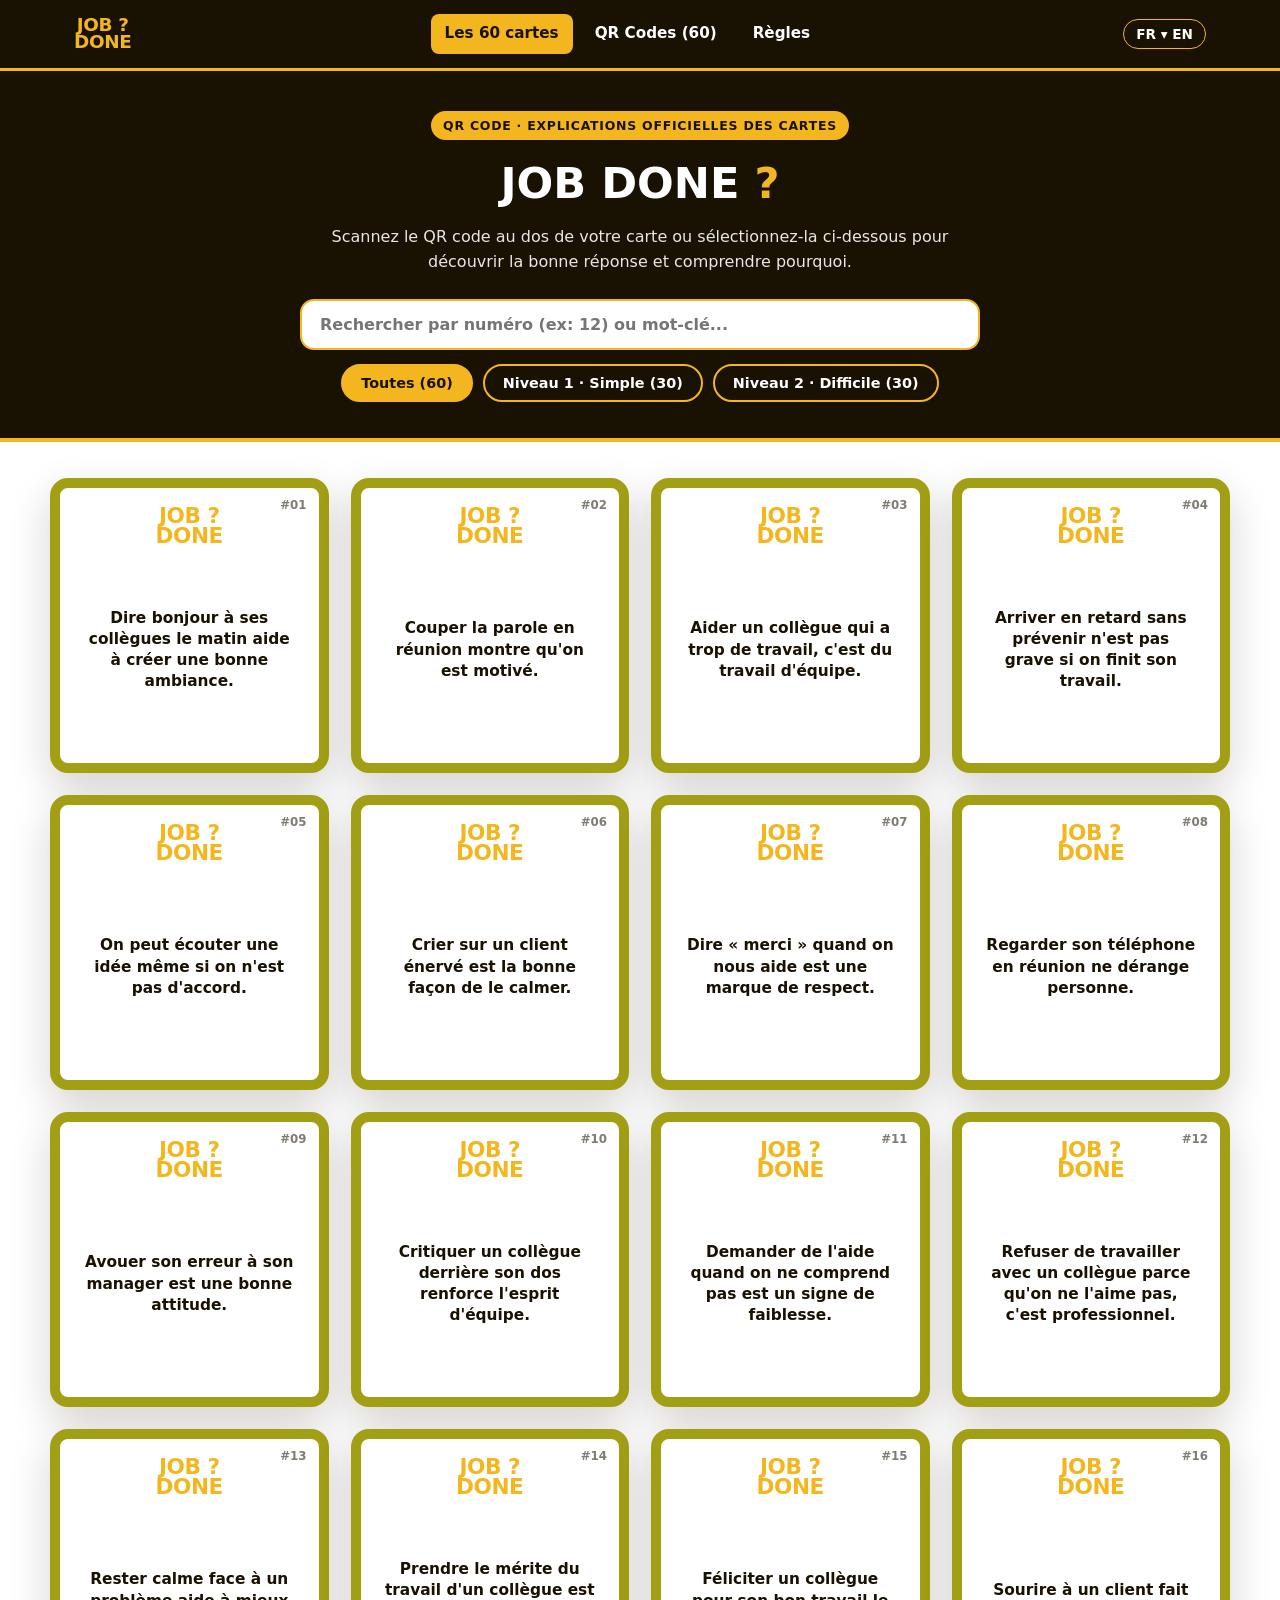
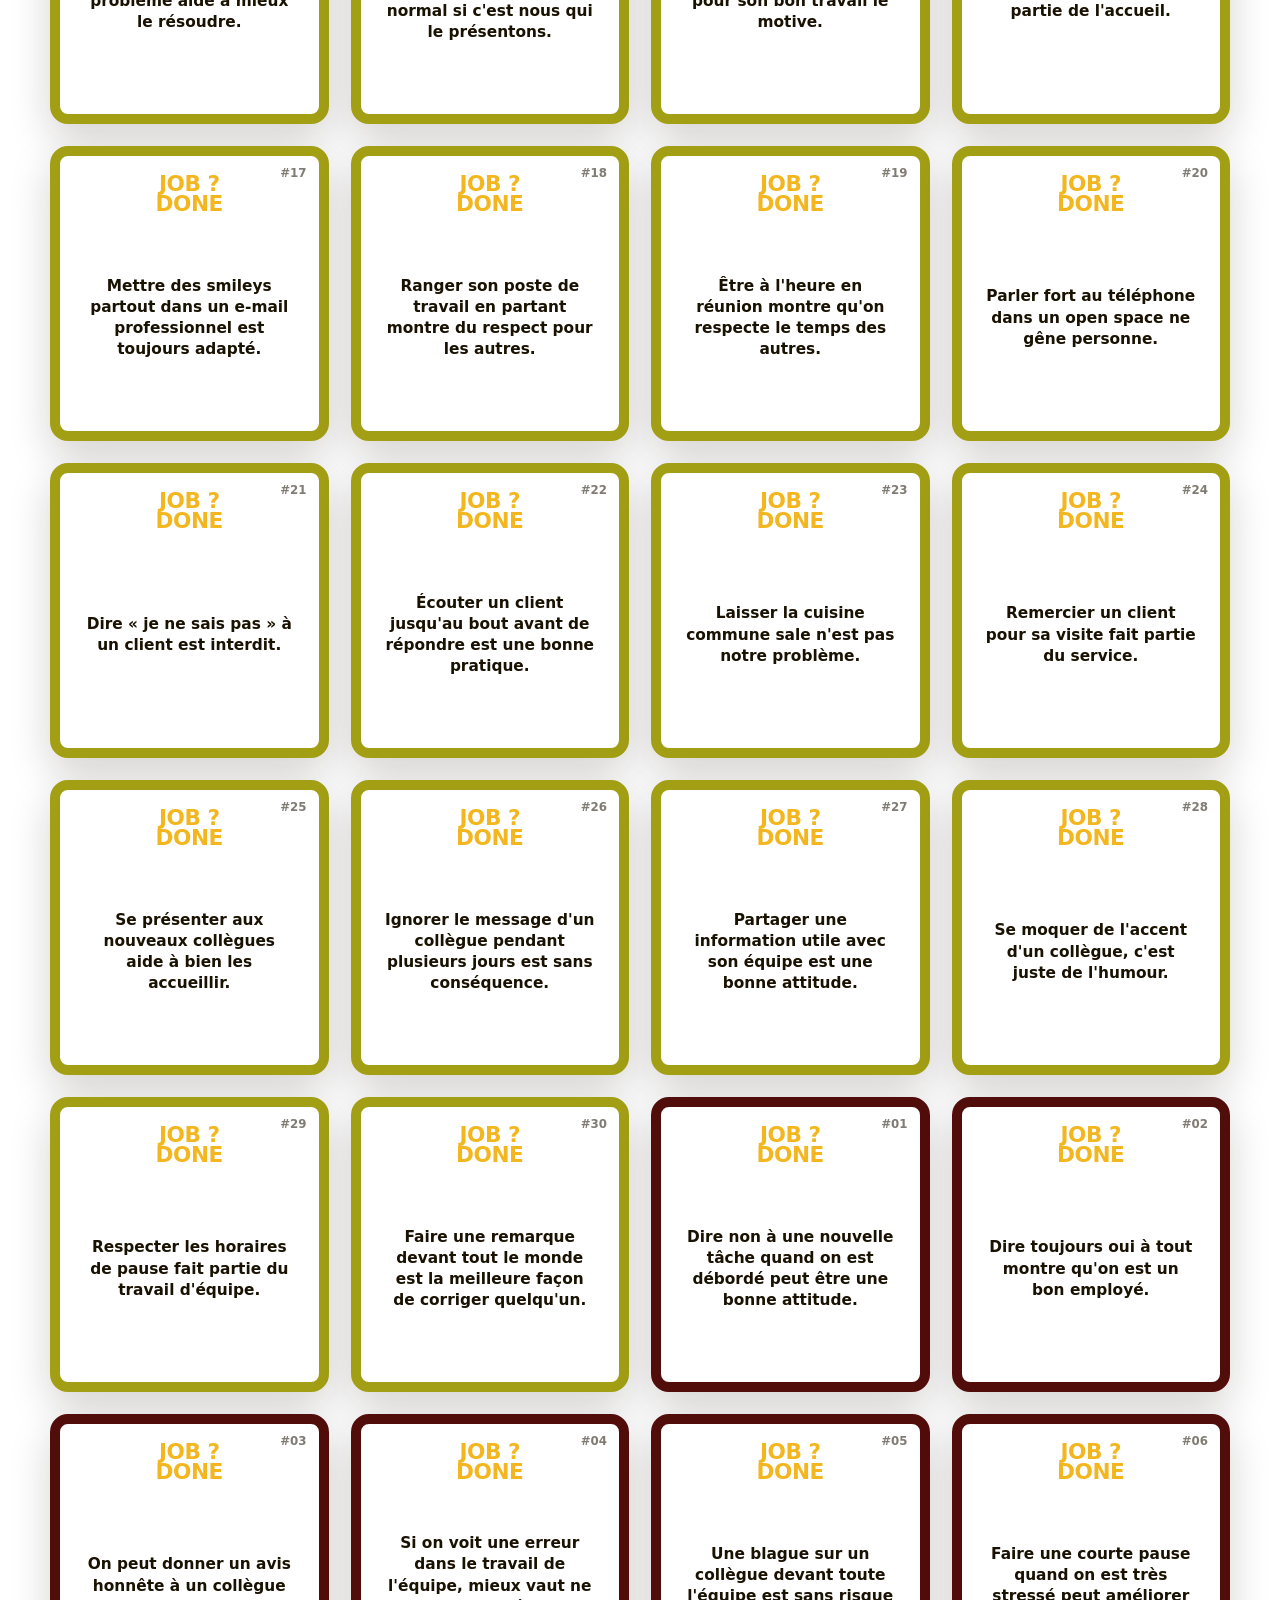
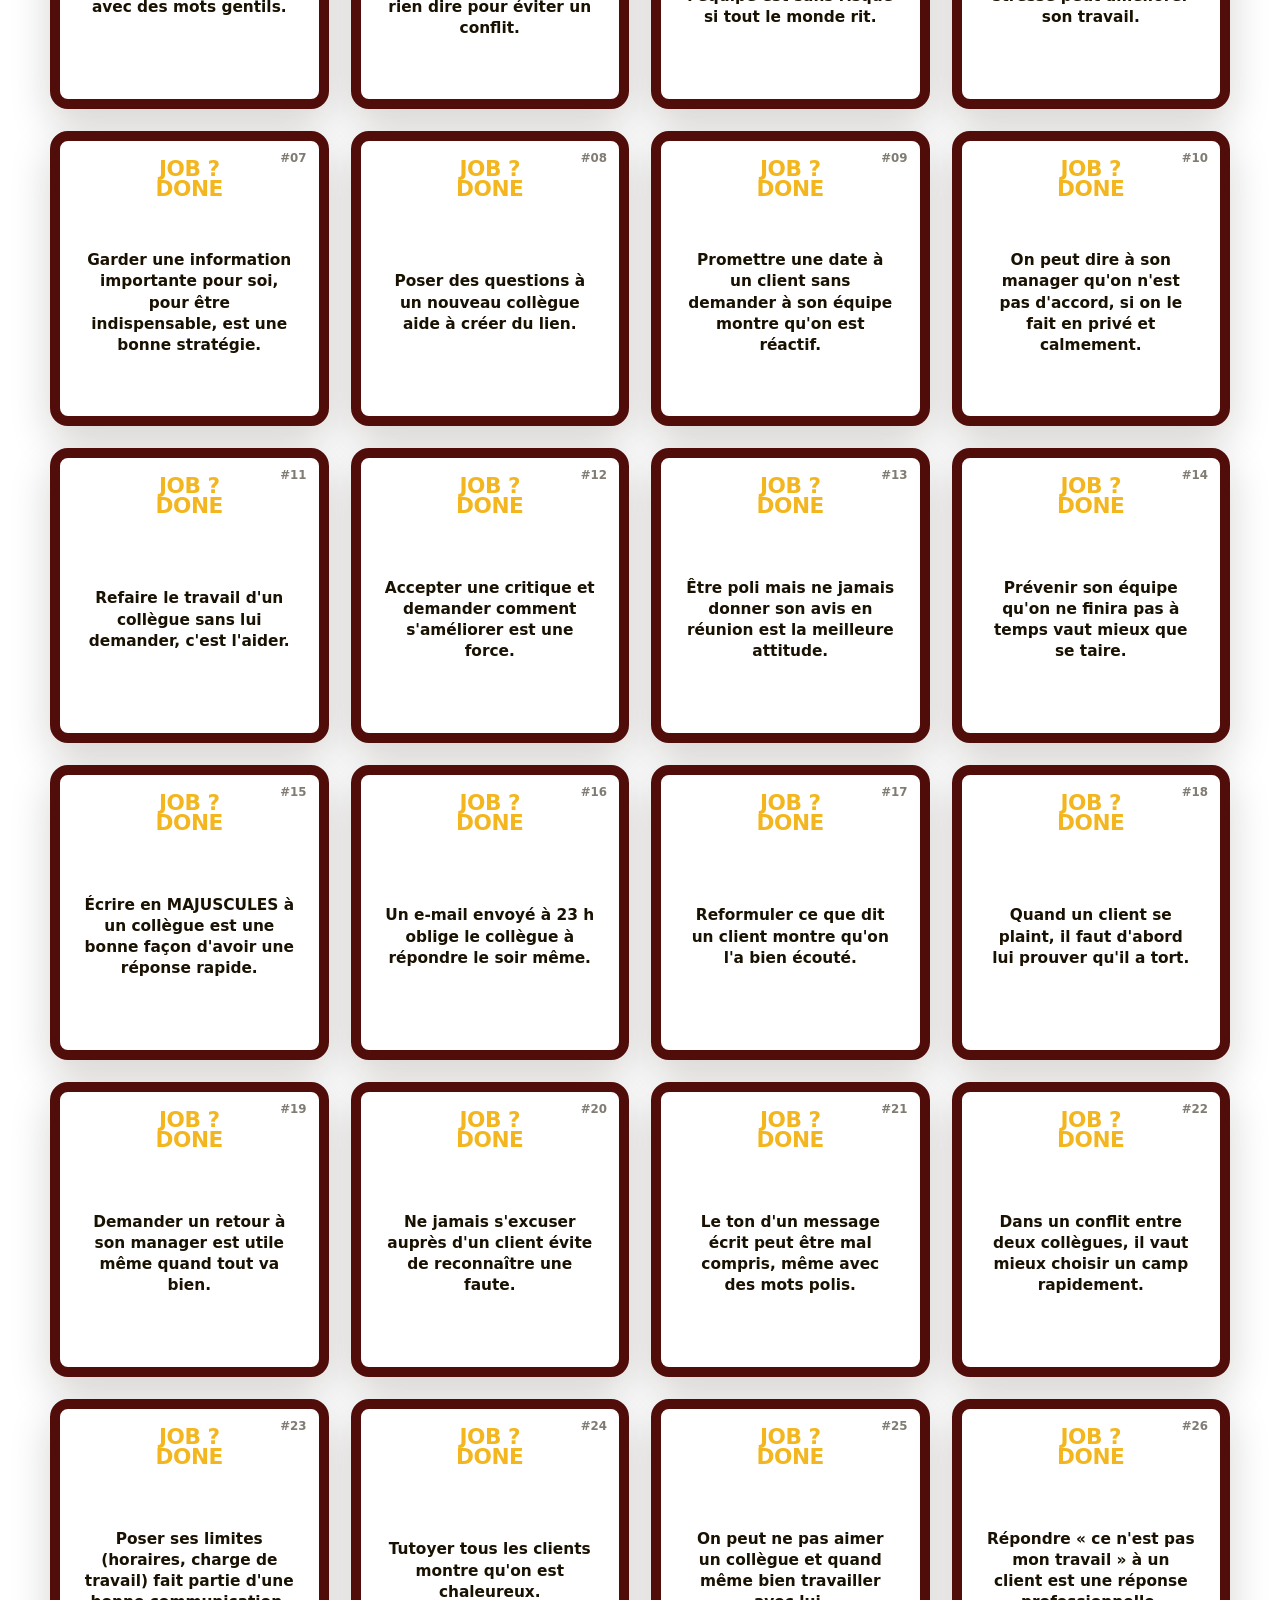
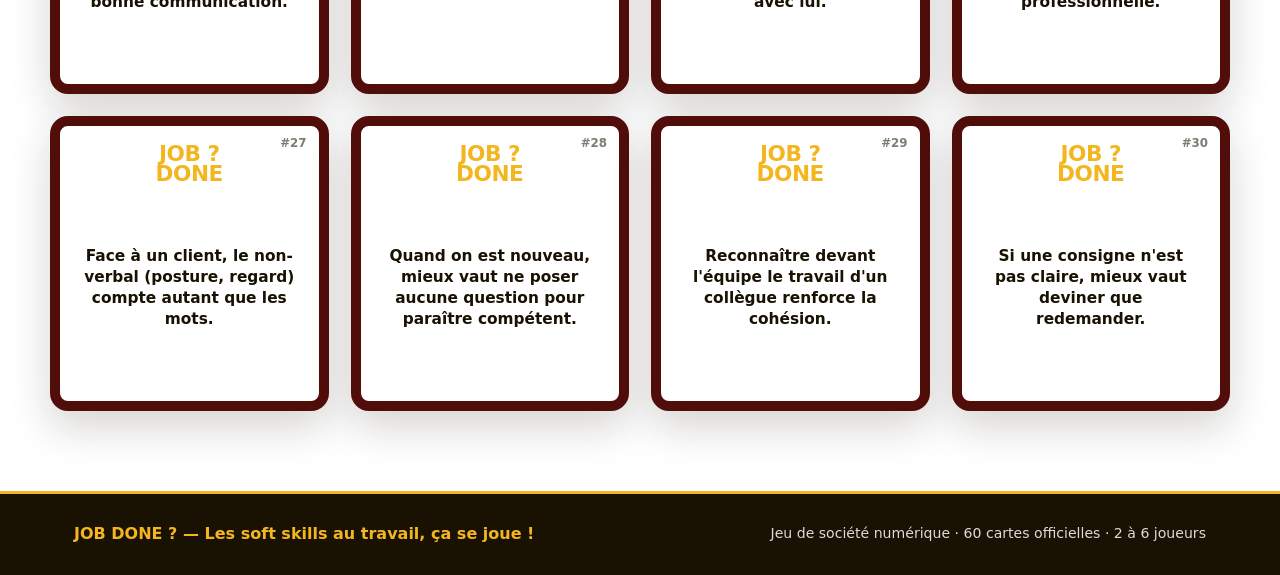
==== index.html @ 7d76b495 "Initial commit: JOB DONE ? 60 cards QR explanations & 60 QR codes generator" ====
<!DOCTYPE html>
<html lang="fr">
<head>
  <meta charset="UTF-8" />
  <meta name="viewport" content="width=device-width, initial-scale=1.0" />
  <title>JOB DONE ? — Réponses & Explications des 60 cartes</title>
  <link rel="stylesheet" href="css/style.css" />
  <link rel="stylesheet" href="css/cartes.css" />
  <link rel="stylesheet" href="css/responsive.css" />
</head>
<body>
  <!-- NAVBAR -->
  <header class="navbar">
    <div class="container navbar__inner">
      <a href="index.html" class="brand" id="brandHomeLink" aria-label="JOB DONE ?">
        <span class="brand__line">JOB ?</span>
        <span class="brand__line">DONE</span>
      </a>
      <nav class="navbar__links" aria-label="Navigation principale">
        <a href="index.html" class="nav-link is-active" id="navCardsLink">Les 60 cartes</a>
        <a href="pages/qrcodes.html" class="nav-link">QR Codes (60)</a>
        <a href="pages/regles.html" class="nav-link" data-i18n="navRules">Règles</a>
      </nav>
      <div class="navbar__actions">
        <button type="button" class="icon-pill-btn" data-lang-toggle>FR ▾ EN</button>
      </div>
    </div>
  </header>

  <main>
    <!-- =====================================================
         VIEW 1: CATALOG / LOOKUP (default when no ?id= param)
         ===================================================== -->
    <div id="catalogView">
      <section class="lookup-hero">
        <div class="container">
          <span class="badge badge--gold" id="heroBadgeText">QR CODE · EXPLICATIONS OFFICIELLES DES CARTES</span>
          <h1 class="lookup-hero__title">JOB DONE <span>?</span></h1>
          <p class="lookup-hero__sub" id="heroSubText">
            Scannez le QR code au dos de votre carte ou sélectionnez-la ci-dessous pour découvrir la bonne réponse et comprendre pourquoi.
          </p>

          <div class="lookup-controls">
            <input
              type="search"
              id="searchInput"
              class="search-input"
              placeholder="Rechercher par numéro (ex: 12) ou mot-clé..."
              aria-label="Rechercher une carte"
            />
            <div class="filter-tabs" role="tablist">
              <button type="button" class="filter-tab is-active" data-filter="all" id="tabAll">Toutes (60)</button>
              <button type="button" class="filter-tab filter-tab--simple" data-filter="simple" id="tabSimple">Niveau 1 · Simple (30)</button>
              <button type="button" class="filter-tab filter-tab--difficile" data-filter="difficile" id="tabDifficile">Niveau 2 · Difficile (30)</button>
            </div>
          </div>
        </div>
      </section>

      <section class="container catalog-section">
        <div class="catalog-grid" id="catalogGrid"></div>
        <p id="emptyResults" style="text-align:center;padding:40px 0;font-weight:700;opacity:0.7;" hidden></p>
      </section>
    </div>

    <!-- =====================================================
         VIEW 2: SINGLE CARD EXPLANATION (QR CODE TARGET VIEW)
         Opened directly via ?id=1..60 or ?carte=1..60
         ===================================================== -->
    <section class="container detail-view" id="detailView" hidden>
      <div class="detail-topbar">
        <button type="button" class="btn btn--secondary btn--sm" id="backToAllBtn">← Toutes les cartes</button>
        <div style="display:flex;gap:8px;align-items:center;flex-wrap:wrap;">
          <span class="badge" id="detailLevelBadge">NIVEAU 1 · SIMPLE</span>
          <button type="button" class="btn btn--primary btn--sm" id="copyQrLinkBtn">Copier le lien QR</button>
        </div>
      </div>

      <div class="detail-grid">
        <!-- Physical Card Representation -->
        <div class="detail-card-wrap">
          <article class="jd-card jd-card--simple detail-card anim-pop" id="detailCard">
            <div class="jd-card__logo" aria-hidden="true">
              <span class="jd-card__logo-line">JOB ?</span>
              <span class="jd-card__logo-line">DONE</span>
            </div>
            <div class="jd-card__body">
              <div class="jd-card__statement" id="detailStatement"></div>
              <div class="jd-card__sub" id="detailSubStatement"></div>
            </div>
            <div class="jd-card__footer" id="detailCardFooter">vrai.</div>
          </article>
        </div>

        <!-- Official Answer & Pedagogical Explanation -->
        <div class="detail-explanation-panel">
          <div class="answer-verdict answer-verdict--true" id="answerVerdict">
            <div>
              <div class="answer-verdict__label" id="verdictLabel">LA BONNE RÉPONSE</div>
              <div class="answer-verdict__value" id="verdictValue">VRAI</div>
            </div>
            <div style="font-size:2.4rem;font-weight:900;" id="verdictIcon">✓</div>
          </div>

          <div class="why-box">
            <h2 class="why-box__title" id="whyTitle">Pourquoi c'est la bonne réponse ?</h2>
            <p class="why-box__text" id="whyText"></p>
          </div>

          <div class="points-reminder" id="pointsReminder"></div>

          <div class="detail-nav-actions">
            <button type="button" class="btn btn--secondary btn--sm" id="prevCardBtn">← Carte précédente</button>
            <button type="button" class="btn btn--secondary btn--sm" id="nextCardBtn">Carte suivante →</button>
          </div>
        </div>
      </div>
    </section>
  </main>

  <footer class="footer">
    <div class="container footer__inner">
      <div class="footer__title" data-i18n="footerTagline">JOB DONE ? — Les soft skills au travail, ça se joue !</div>
      <div class="footer__note" data-i18n="footerNote">60 cartes officielles · Réponses &amp; explications QR Code</div>
    </div>
  </footer>

  <script src="js/questions.js"></script>
  <script src="js/storage.js"></script>
  <script src="js/app.js"></script>
  <script>
    (function () {
      const App = JobDone.App;
      const QUESTIONS = JobDone.QUESTIONS;

      const UI_TEXT = {
        fr: {
          navCards: "Les 60 cartes",
          heroBadge: "QR CODE · EXPLICATIONS OFFICIELLES DES CARTES",
          heroSub: "Scannez le QR code au dos de votre carte ou sélectionnez-la ci-dessous pour découvrir la bonne réponse et comprendre pourquoi.",
          searchPlaceholder: "Rechercher par numéro (ex: 12) ou mot-clé...",
          tabAll: "Toutes (60)",
          tabSimple: "Niveau 1 · Simple (30)",
          tabDifficile: "Niveau 2 · Difficile (30)",
          noResults: "Aucune carte ne correspond à votre recherche.",
          backAll: "← Toutes les cartes",
          copyQr: "Copier le lien QR",
          copiedToast: "Lien QR copié ! Utilisez ce lien pour le QR code de cette carte.",
          verdictLabel: "LA BONNE RÉPONSE",
          whyTitle: "Pourquoi c'est la bonne réponse ?",
          prevCard: "← Carte précédente",
          nextCard: "Carte suivante →",
          trueWord: "VRAI",
          falseWord: "FAUX",
          trueDot: "vrai.",
          falseDot: "faux.",
          pointsSimple: "Barème Niveau 1 (Simple) : Bonne réponse = +1 point · Mauvaise réponse = 0 point.",
          pointsDifficile: "Barème Niveau 2 (Difficile) : Bonne réponse = +1 point · Mauvaise réponse = −1 point (jamais sous 0).",
          cardLabel: "Carte"
        },
        en: {
          navCards: "All 60 Cards",
          heroBadge: "QR CODE · OFFICIAL CARD EXPLANATIONS",
          heroSub: "Scan the QR code on the back of your card or select it below to see the right answer and understand why.",
          searchPlaceholder: "Search by card number (e.g. 12) or keyword...",
          tabAll: "All (60)",
          tabSimple: "Level 1 · Easy (30)",
          tabDifficile: "Level 2 · Hard (30)",
          noResults: "No cards match your search.",
          backAll: "← All cards",
          copyQr: "Copy QR Link",
          copiedToast: "QR link copied! Use this link for this card's QR code.",
          verdictLabel: "THE RIGHT ANSWER",
          whyTitle: "Why is this the right answer?",
          prevCard: "← Previous card",
          nextCard: "Next card →",
          trueWord: "TRUE",
          falseWord: "FALSE",
          trueDot: "true.",
          falseDot: "false.",
          pointsSimple: "Level 1 (Easy) scoring: Right answer = +1 point · Wrong answer = 0 points.",
          pointsDifficile: "Level 2 (Hard) scoring: Right answer = +1 point · Wrong answer = −1 point (never below 0).",
          cardLabel: "Card"
        }
      };

      let currentFilter = "all";
      let currentSearch = "";
      let activeCardId = null;

      function txt(key) {
        const lang = App.getLang();
        return (UI_TEXT[lang] && UI_TEXT[lang][key]) || UI_TEXT.fr[key];
      }

      function parseCardIdFromUrl() {
        const params = new URLSearchParams(window.location.search);
        const rawId = params.get("id") || params.get("carte") || params.get("card");
        if (rawId) {
          const num = parseInt(rawId, 10);
          if (num >= 1 && num <= 60) return num;
        }
        const level = params.get("level");
        const num = parseInt(params.get("num"), 10);
        if (level && num >= 1 && num <= 30) {
          const found = QUESTIONS.find((q) => q.level === level && q.number === num);
          if (found) return found.id;
        }
        return null;
      }

      function setUrlCardId(id) {
        try {
          const url = new URL(window.location.href);
          if (id) {
            url.searchParams.set("id", String(id));
          } else {
            url.searchParams.delete("id");
            url.searchParams.delete("carte");
            url.searchParams.delete("card");
            url.searchParams.delete("level");
            url.searchParams.delete("num");
          }
          window.history.pushState({ cardId: id }, "", url.toString());
        } catch (e) {
          // ignore on restricted file:// origins
        }
      }

      function updateStaticLabels() {
        document.getElementById("navCardsLink").textContent = txt("navCards");
        document.getElementById("heroBadgeText").textContent = txt("heroBadge");
        document.getElementById("heroSubText").textContent = txt("heroSub");
        document.getElementById("searchInput").placeholder = txt("searchPlaceholder");
        document.getElementById("tabAll").textContent = txt("tabAll");
        document.getElementById("tabSimple").textContent = txt("tabSimple");
        document.getElementById("tabDifficile").textContent = txt("tabDifficile");
        document.getElementById("emptyResults").textContent = txt("noResults");
        document.getElementById("backToAllBtn").textContent = txt("backAll");
        document.getElementById("copyQrLinkBtn").textContent = txt("copyQr");
        document.getElementById("verdictLabel").textContent = txt("verdictLabel");
        document.getElementById("whyTitle").textContent = txt("whyTitle");
        document.getElementById("prevCardBtn").textContent = txt("prevCard");
        document.getElementById("nextCardBtn").textContent = txt("nextCard");
      }

      function renderCatalog() {
        const lang = App.getLang();
        const grid = document.getElementById("catalogGrid");
        const emptyEl = document.getElementById("emptyResults");
        const q = currentSearch.trim().toLowerCase();

        const filtered = QUESTIONS.filter((card) => {
          if (currentFilter !== "all" && card.level !== currentFilter) return false;
          if (!q) return true;
          return (
            String(card.id) === q ||
            String(card.number) === q ||
            card.question.fr.toLowerCase().includes(q) ||
            card.question.en.toLowerCase().includes(q)
          );
        });

        grid.innerHTML = "";
        emptyEl.hidden = filtered.length > 0;

        filtered.forEach((card) => {
          const btn = document.createElement("button");
          btn.type = "button";
          btn.className = "catalog-card-btn";
          btn.innerHTML = `
            <article class="jd-card ${card.level === "simple" ? "jd-card--simple" : "jd-card--difficile"} catalog-card">
              <span class="catalog-card__num">#${String(card.number).padStart(2, "0")}</span>
              <div class="jd-card__logo" aria-hidden="true">
                <span class="jd-card__logo-line">JOB ?</span>
                <span class="jd-card__logo-line">DONE</span>
              </div>
              <div class="jd-card__body">
                <p class="jd-card__statement">${App.escapeHtml(card.question[lang])}</p>
              </div>
            </article>
          `;
          btn.addEventListener("click", () => openCardDetail(card.id, true));
          grid.appendChild(btn);
        });
      }

      function openCardDetail(cardId, pushUrl) {
        const card = QUESTIONS.find((c) => c.id === cardId);
        if (!card) {
          showCatalog(pushUrl);
          return;
        }
        activeCardId = card.id;
        if (pushUrl) setUrlCardId(card.id);

        const lang = App.getLang();
        const otherLang = lang === "fr" ? "en" : "fr";

        document.getElementById("catalogView").hidden = true;
        document.getElementById("detailView").hidden = false;

        const levelBadge = document.getElementById("detailLevelBadge");
        levelBadge.className = "badge " + (card.level === "simple" ? "badge--olive" : "badge--red");
        levelBadge.textContent = `${App.t(card.level === "simple" ? "levelSimpleBadge" : "levelHardBadge")} · #${String(card.number).padStart(2, "0")}`;

        const cardEl = document.getElementById("detailCard");
        cardEl.classList.remove("jd-card--simple", "jd-card--difficile", "anim-pop");
        void cardEl.offsetWidth;
        cardEl.classList.add(card.level === "simple" ? "jd-card--simple" : "jd-card--difficile", "anim-pop");

        document.getElementById("detailStatement").textContent = card.question[lang];
        document.getElementById("detailSubStatement").textContent = card.question[otherLang];
        document.getElementById("detailCardFooter").textContent = card.answer ? txt("trueDot") : txt("falseDot");

        const verdict = document.getElementById("answerVerdict");
        verdict.className = "answer-verdict " + (card.answer ? "answer-verdict--true" : "answer-verdict--false");
        document.getElementById("verdictValue").textContent = card.answer ? txt("trueWord") : txt("falseWord");
        document.getElementById("verdictIcon").textContent = card.answer ? "✓" : "✕";

        document.getElementById("whyText").textContent = card.explanation[lang];
        document.getElementById("pointsReminder").textContent =
          card.level === "simple" ? txt("pointsSimple") : txt("pointsDifficile");

        document.getElementById("prevCardBtn").disabled = card.id <= 1;
        document.getElementById("nextCardBtn").disabled = card.id >= QUESTIONS.length;

        window.scrollTo({ top: 0, behavior: "smooth" });
      }

      function showCatalog(pushUrl) {
        activeCardId = null;
        if (pushUrl) setUrlCardId(null);
        document.getElementById("detailView").hidden = true;
        document.getElementById("catalogView").hidden = false;
        renderCatalog();
      }

      // Events
      document.querySelectorAll("[data-filter]").forEach((tab) => {
        tab.addEventListener("click", () => {
          currentFilter = tab.getAttribute("data-filter");
          document.querySelectorAll("[data-filter]").forEach((t) => t.classList.toggle("is-active", t === tab));
          renderCatalog();
        });
      });

      document.getElementById("searchInput").addEventListener("input", (e) => {
        currentSearch = e.target.value;
        renderCatalog();
      });

      document.getElementById("backToAllBtn").addEventListener("click", () => showCatalog(true));
      document.getElementById("brandHomeLink").addEventListener("click", (e) => {
        if (activeCardId !== null) {
          e.preventDefault();
          showCatalog(true);
        }
      });
      document.getElementById("navCardsLink").addEventListener("click", (e) => {
        if (activeCardId !== null) {
          e.preventDefault();
          showCatalog(true);
        }
      });

      document.getElementById("prevCardBtn").addEventListener("click", () => {
        if (activeCardId && activeCardId > 1) openCardDetail(activeCardId - 1, true);
      });
      document.getElementById("nextCardBtn").addEventListener("click", () => {
        if (activeCardId && activeCardId < QUESTIONS.length) openCardDetail(activeCardId + 1, true);
      });

      document.getElementById("copyQrLinkBtn").addEventListener("click", () => {
        const shareUrl = window.location.href;
        if (navigator.clipboard && navigator.clipboard.writeText) {
          navigator.clipboard.writeText(shareUrl).then(() => App.showToast(txt("copiedToast")));
        } else {
          App.showToast(shareUrl, 4000);
        }
      });

      window.addEventListener("popstate", () => {
        const id = parseCardIdFromUrl();
        if (id) openCardDetail(id, false);
        else showCatalog(false);
      });

      App.initSharedUI(() => {
        updateStaticLabels();
        if (activeCardId) openCardDetail(activeCardId, false);
        else renderCatalog();
      });

      updateStaticLabels();
      const initialId = parseCardIdFromUrl();
      if (initialId) {
        openCardDetail(initialId, false);
      } else {
        renderCatalog();
      }
    })();
  </script>
</body>
</html>
---- css/style.css ----
/* =========================================================
   JOB DONE ? — Global Design System
   Strict Palette:
   - White:        #FFFFFF
   - Golden Yellow:#F3B61F
   - Olive Green:  #A29F15
   - Dark Red:     #510D0A
   - Deep Black:   #191102
   ========================================================= */

:root {
  --color-white: #FFFFFF;
  --color-gold: #F3B61F;
  --color-olive: #A29F15;
  --color-red: #510D0A;
  --color-black: #191102;

  /* Strictly derived alpha tints from the 5 palette colors */
  --tint-black-05: rgba(25, 17, 2, 0.05);
  --tint-black-10: rgba(25, 17, 2, 0.10);
  --tint-black-20: rgba(25, 17, 2, 0.20);
  --tint-black-65: rgba(25, 17, 2, 0.65);
  --tint-gold-12: rgba(243, 182, 31, 0.12);
  --tint-gold-25: rgba(243, 182, 31, 0.25);
  --tint-olive-12: rgba(162, 159, 21, 0.12);
  --tint-olive-22: rgba(162, 159, 21, 0.22);
  --tint-red-10: rgba(81, 13, 10, 0.10);
  --tint-red-18: rgba(81, 13, 10, 0.18);

  --radius-sm: 8px;
  --radius-md: 14px;
  --radius-lg: 20px;
  --radius-pill: 999px;

  --shadow-sm: 0 2px 8px rgba(25, 17, 2, 0.08);
  --shadow-md: 0 8px 24px rgba(25, 17, 2, 0.12);
  --shadow-lg: 0 16px 40px rgba(25, 17, 2, 0.18);

  --font-sans: "Segoe UI", system-ui, -apple-system, BlinkMacSystemFont, "Helvetica Neue", Arial, sans-serif;
  --font-display: "Segoe UI", system-ui, -apple-system, BlinkMacSystemFont, "Helvetica Neue", Arial, sans-serif;

  --transition: 0.22s cubic-bezier(0.22, 1, 0.36, 1);
  --max-width: 1180px;
}

*,
*::before,
*::after {
  box-sizing: border-box;
  margin: 0;
  padding: 0;
}

html {
  scroll-behavior: smooth;
  font-size: 16px;
}

body {
  font-family: var(--font-sans);
  color: var(--color-black);
  background-color: var(--color-white);
  line-height: 1.55;
  min-height: 100vh;
  display: flex;
  flex-direction: column;
  -webkit-font-smoothing: antialiased;
}

img, svg {
  display: block;
  max-width: 100%;
}

a {
  color: inherit;
  text-decoration: none;
}

button, input, textarea, select {
  font-family: inherit;
  font-size: inherit;
}

button {
  cursor: pointer;
}

.container {
  width: 100%;
  max-width: var(--max-width);
  margin: 0 auto;
  padding: 0 24px;
}

main {
  flex: 1;
}

/* =========================================================
   NAVBAR
   ========================================================= */
.navbar {
  background-color: var(--color-black);
  color: var(--color-white);
  position: sticky;
  top: 0;
  z-index: 100;
  border-bottom: 3px solid var(--color-gold);
}

.navbar__inner {
  display: flex;
  align-items: center;
  justify-content: space-between;
  gap: 16px;
  min-height: 68px;
}

.brand {
  display: inline-flex;
  flex-direction: column;
  align-items: center;
  justify-content: center;
  font-family: var(--font-display);
  font-weight: 900;
  font-size: 1.15rem;
  line-height: 0.92;
  letter-spacing: -0.02em;
  text-transform: uppercase;
  color: var(--color-gold);
  user-select: none;
}

.brand__line {
  display: block;
}

.navbar__links {
  display: flex;
  align-items: center;
  gap: 8px;
  flex-wrap: wrap;
}

.nav-link {
  padding: 8px 14px;
  border-radius: var(--radius-sm);
  font-weight: 600;
  font-size: 0.95rem;
  color: var(--color-white);
  transition: background-color var(--transition), color var(--transition);
}

.nav-link:hover,
.nav-link.is-active {
  background-color: var(--color-gold);
  color: var(--color-black);
}

.navbar__actions {
  display: flex;
  align-items: center;
  gap: 8px;
}

.icon-pill-btn {
  background: transparent;
  color: var(--color-white);
  border: 1.5px solid var(--color-gold);
  border-radius: var(--radius-pill);
  padding: 6px 12px;
  font-size: 0.85rem;
  font-weight: 700;
  transition: background-color var(--transition), color var(--transition), transform var(--transition);
}

.icon-pill-btn:hover {
  background-color: var(--color-gold);
  color: var(--color-black);
  transform: translateY(-1px);
}

/* =========================================================
   BUTTONS
   ========================================================= */
.btn {
  display: inline-flex;
  align-items: center;
  justify-content: center;
  gap: 10px;
  padding: 13px 26px;
  border-radius: var(--radius-md);
  font-weight: 800;
  font-size: 1rem;
  letter-spacing: 0.02em;
  border: 2px solid transparent;
  transition: transform var(--transition), box-shadow var(--transition), background-color var(--transition), color var(--transition), border-color var(--transition);
}

.btn:active {
  transform: translateY(1px);
}

.btn--primary {
  background-color: var(--color-gold);
  color: var(--color-black);
  border-color: var(--color-gold);
  box-shadow: var(--shadow-sm);
}

.btn--primary:hover {
  background-color: var(--color-black);
  color: var(--color-gold);
  border-color: var(--color-black);
  transform: translateY(-2px);
  box-shadow: var(--shadow-md);
}

.btn--secondary {
  background-color: var(--color-white);
  color: var(--color-black);
  border-color: var(--color-black);
}

.btn--secondary:hover {
  background-color: var(--color-black);
  color: var(--color-white);
  transform: translateY(-2px);
}

.btn--outline-light {
  background-color: transparent;
  color: var(--color-white);
  border-color: var(--color-white);
}

.btn--outline-light:hover {
  background-color: var(--color-white);
  color: var(--color-black);
  transform: translateY(-2px);
}

.btn--olive {
  background-color: var(--color-olive);
  color: var(--color-white);
  border-color: var(--color-olive);
}

.btn--olive:hover {
  background-color: var(--color-black);
  color: var(--color-white);
  border-color: var(--color-black);
  transform: translateY(-2px);
}

.btn--danger {
  background-color: var(--color-red);
  color: var(--color-white);
  border-color: var(--color-red);
}

.btn--danger:hover {
  background-color: var(--color-black);
  color: var(--color-white);
  border-color: var(--color-black);
  transform: translateY(-2px);
}

.btn--sm {
  padding: 8px 16px;
  font-size: 0.88rem;
  border-radius: var(--radius-sm);
}

.btn--lg {
  padding: 16px 34px;
  font-size: 1.08rem;
}

/* =========================================================
   CARDS & BADGES
   ========================================================= */
.card {
  background-color: var(--color-white);
  border: 2px solid var(--tint-black-10);
  border-radius: var(--radius-lg);
  padding: 24px;
  box-shadow: var(--shadow-sm);
}

.badge {
  display: inline-flex;
  align-items: center;
  gap: 6px;
  padding: 5px 12px;
  border-radius: var(--radius-pill);
  font-size: 0.78rem;
  font-weight: 800;
  letter-spacing: 0.06em;
  text-transform: uppercase;
}

.badge--gold {
  background-color: var(--color-gold);
  color: var(--color-black);
}

.badge--olive {
  background-color: var(--color-olive);
  color: var(--color-white);
}

.badge--red {
  background-color: var(--color-red);
  color: var(--color-white);
}

.badge--black {
  background-color: var(--color-black);
  color: var(--color-white);
}

/* =========================================================
   PAWN TOKEN
   ========================================================= */
.pawn-token {
  display: inline-flex;
  align-items: center;
  justify-content: center;
  width: 34px;
  height: 34px;
  border-radius: 50%;
  font-weight: 900;
  font-size: 0.95rem;
  border: 2.5px solid var(--color-black);
  box-shadow: var(--shadow-sm);
  flex-shrink: 0;
  user-select: none;
}

.pawn-token--sm {
  width: 26px;
  height: 26px;
  font-size: 0.78rem;
  border-width: 2px;
}

/* =========================================================
   MODALS
   ========================================================= */
.modal-backdrop {
  position: fixed;
  inset: 0;
  background-color: var(--tint-black-65);
  display: flex;
  align-items: center;
  justify-content: center;
  padding: 20px;
  z-index: 500;
  opacity: 0;
  pointer-events: none;
  transition: opacity var(--transition);
}

.modal-backdrop.is-open {
  opacity: 1;
  pointer-events: auto;
}

.modal {
  background-color: var(--color-white);
  color: var(--color-black);
  border-radius: var(--radius-lg);
  border: 3px solid var(--color-black);
  width: 100%;
  max-width: 560px;
  max-height: 92vh;
  overflow-y: auto;
  padding: 28px;
  box-shadow: var(--shadow-lg);
  transform: translateY(16px) scale(0.97);
  transition: transform var(--transition);
}

.modal-backdrop.is-open .modal {
  transform: translateY(0) scale(1);
}

.modal__header {
  display: flex;
  align-items: center;
  justify-content: space-between;
  gap: 12px;
  margin-bottom: 16px;
}

.modal__title {
  font-size: 1.4rem;
  font-weight: 900;
}

.modal__actions {
  display: flex;
  gap: 12px;
  justify-content: flex-end;
  flex-wrap: wrap;
  margin-top: 22px;
}

/* =========================================================
   TOASTS
   ========================================================= */
.toast-container {
  position: fixed;
  bottom: 24px;
  right: 24px;
  display: flex;
  flex-direction: column;
  gap: 10px;
  z-index: 900;
  pointer-events: none;
}

.toast {
  background-color: var(--color-black);
  color: var(--color-white);
  border-left: 5px solid var(--color-gold);
  padding: 12px 18px;
  border-radius: var(--radius-sm);
  font-weight: 600;
  font-size: 0.92rem;
  box-shadow: var(--shadow-md);
  opacity: 0;
  transform: translateY(10px);
  transition: opacity 0.25s ease, transform 0.25s ease;
}

.toast--visible {
  opacity: 1;
  transform: translateY(0);
}

/* =========================================================
   FOOTER
   ========================================================= */
.footer {
  background-color: var(--color-black);
  color: var(--color-white);
  border-top: 3px solid var(--color-gold);
  padding: 28px 0;
  margin-top: 56px;
}

.footer__inner {
  display: flex;
  align-items: center;
  justify-content: space-between;
  gap: 16px;
  flex-wrap: wrap;
}

.footer__title {
  font-weight: 800;
  color: var(--color-gold);
  font-size: 1rem;
}

.footer__note {
  font-size: 0.88rem;
  opacity: 0.85;
}

/* =========================================================
   UTILITY ANIMATIONS
   ========================================================= */
@keyframes popIn {
  0% { opacity: 0; transform: scale(0.92); }
  100% { opacity: 1; transform: scale(1); }
}

@keyframes shakeX {
  0%, 100% { transform: translateX(0); }
  20% { transform: translateX(-7px); }
  40% { transform: translateX(7px); }
  60% { transform: translateX(-5px); }
  80% { transform: translateX(5px); }
}

@keyframes pulseGold {
  0%, 100% { box-shadow: 0 0 0 0 rgba(243, 182, 31, 0.55); }
  50% { box-shadow: 0 0 0 10px rgba(243, 182, 31, 0); }
}

.anim-pop {
  animation: popIn 0.3s cubic-bezier(0.22, 1, 0.36, 1);
}

.anim-shake {
  animation: shakeX 0.4s ease;
}

/* =========================================================
   PHYSICAL PLAYING CARD DESIGN (Official JOB DONE ? Look)
   Matches reference: thick Olive (#A29F15) or Dark Red (#510D0A)
   outer frame, white inner face, stacked gold "JOB ? / DONE"
   ========================================================= */
.jd-card {
  background-color: var(--color-white);
  border-radius: 18px;
  border: 14px solid var(--color-olive);
  box-shadow: var(--shadow-lg);
  display: flex;
  flex-direction: column;
  justify-content: space-between;
  align-items: center;
  text-align: center;
  padding: 26px 24px 18px;
  position: relative;
  overflow: hidden;
  transition: transform var(--transition), box-shadow var(--transition), border-color var(--transition);
}

.jd-card--simple {
  border-color: var(--color-olive);
}

.jd-card--difficile {
  border-color: var(--color-red);
}

.jd-card__logo {
  font-family: var(--font-display);
  font-weight: 900;
  color: var(--color-gold);
  line-height: 0.92;
  letter-spacing: -0.02em;
  text-transform: uppercase;
  font-size: 1.85rem;
  user-select: none;
  margin-bottom: 12px;
}

.jd-card__logo-line {
  display: block;
}

.jd-card__body {
  flex: 1;
  display: flex;
  flex-direction: column;
  align-items: center;
  justify-content: center;
  padding: 16px 8px;
  width: 100%;
}

.jd-card__statement {
  font-size: clamp(1.18rem, 2.2vw, 1.48rem);
  font-weight: 700;
  line-height: 1.42;
  color: var(--color-black);
  max-width: 34ch;
}

.jd-card__sub {
  margin-top: 12px;
  font-size: 0.88rem;
  font-style: italic;
  color: var(--color-black);
  opacity: 0.65;
  max-width: 38ch;
}

.jd-card__footer {
  width: 100%;
  display: flex;
  align-items: center;
  justify-content: center;
  gap: 8px;
  font-size: 0.78rem;
  font-weight: 700;
  color: var(--color-black);
  opacity: 0.75;
  padding-top: 10px;
}

/* Back of card (Carte dos) with golden "?" pattern and centered QR code */
.jd-card--back {
  background-color: var(--color-white);
  justify-content: center;
  align-items: center;
  padding: 24px;
}

.jd-card__qmark {
  position: absolute;
  color: var(--color-gold);
  font-weight: 900;
  line-height: 1;
  user-select: none;
  pointer-events: none;
}

.jd-card__qmark--main {
  font-size: 11rem;
  transform: rotate(22deg);
  top: 50%;
  left: 50%;
  margin-top: -5.6rem;
  margin-left: -3.2rem;
}

.jd-card__qmark--tl {
  font-size: 3.4rem;
  top: -8px;
  left: 10px;
  transform: rotate(35deg);
}

.jd-card__qmark--tr {
  font-size: 2.8rem;
  top: 14px;
  right: 14px;
  transform: rotate(-12deg);
}

.jd-card__qmark--br {
  font-size: 3.6rem;
  bottom: -10px;
  right: 8px;
  transform: rotate(-20deg);
}

.jd-card__qr-pad {
  position: relative;
  z-index: 2;
  background-color: var(--color-white);
  padding: 8px;
  border-radius: 6px;
  box-shadow: var(--shadow-sm);
}
---- css/cartes.css ----
/* =========================================================
   JOB DONE ? — QR Code Card Lookup & Explanation Styles
   ========================================================= */

.lookup-hero {
  background-color: var(--color-black);
  color: var(--color-white);
  padding: 40px 0 36px;
  border-bottom: 4px solid var(--color-gold);
  text-align: center;
}

.lookup-hero__title {
  font-size: clamp(1.8rem, 3.8vw, 2.7rem);
  font-weight: 900;
  margin: 10px 0 8px;
}

.lookup-hero__title span {
  color: var(--color-gold);
}

.lookup-hero__sub {
  max-width: 640px;
  margin: 0 auto 24px;
  font-size: 1rem;
  opacity: 0.9;
}

.lookup-controls {
  max-width: 680px;
  margin: 0 auto;
  display: flex;
  flex-direction: column;
  gap: 14px;
}

.search-input {
  width: 100%;
  padding: 14px 18px;
  border-radius: var(--radius-md);
  border: 2.5px solid var(--color-gold);
  background-color: var(--color-white);
  color: var(--color-black);
  font-weight: 600;
  font-size: 1rem;
}

.search-input:focus {
  outline: none;
  box-shadow: 0 0 0 4px var(--tint-gold-25);
}

.filter-tabs {
  display: flex;
  justify-content: center;
  gap: 10px;
  flex-wrap: wrap;
}

.filter-tab {
  padding: 9px 18px;
  border-radius: var(--radius-pill);
  border: 2px solid var(--color-gold);
  background-color: transparent;
  color: var(--color-white);
  font-weight: 800;
  font-size: 0.9rem;
  transition: all var(--transition);
}

.filter-tab:hover,
.filter-tab.is-active {
  background-color: var(--color-gold);
  color: var(--color-black);
}

.filter-tab--simple.is-active {
  background-color: var(--color-olive);
  border-color: var(--color-olive);
  color: var(--color-white);
}

.filter-tab--difficile.is-active {
  background-color: var(--color-red);
  border-color: var(--color-red);
  color: var(--color-white);
}

/* CARDS CATALOG GRID */
.catalog-section {
  padding: 36px 0 24px;
}

.catalog-grid {
  display: grid;
  grid-template-columns: repeat(auto-fill, minmax(230px, 1fr));
  gap: 22px;
}

.catalog-card-btn {
  background: none;
  border: none;
  padding: 0;
  text-align: left;
  width: 100%;
  display: flex;
}

.catalog-card {
  width: 100%;
  min-height: 295px;
  border-width: 10px;
  padding: 18px 16px 14px;
  cursor: pointer;
}

.catalog-card:hover {
  transform: translateY(-5px);
  box-shadow: var(--shadow-lg);
}

.catalog-card .jd-card__logo {
  font-size: 1.35rem;
  margin-bottom: 6px;
}

.catalog-card .jd-card__statement {
  font-size: 0.96rem;
  line-height: 1.38;
}

.catalog-card__num {
  position: absolute;
  top: 10px;
  right: 12px;
  font-size: 0.74rem;
  font-weight: 900;
  color: var(--color-black);
  opacity: 0.55;
}

/* =========================================================
   SINGLE CARD DETAIL VIEW (QR CODE LANDING VIEW)
   ========================================================= */
.detail-view {
  padding: 36px 0 48px;
}

.detail-topbar {
  display: flex;
  align-items: center;
  justify-content: space-between;
  gap: 12px;
  flex-wrap: wrap;
  margin-bottom: 28px;
}

.detail-grid {
  display: grid;
  grid-template-columns: 360px 1fr;
  gap: 32px;
  align-items: start;
}

.detail-card-wrap {
  display: flex;
  flex-direction: column;
  align-items: center;
  gap: 14px;
}

.detail-card {
  width: 100%;
  min-height: 440px;
}

.detail-explanation-panel {
  display: flex;
  flex-direction: column;
  gap: 20px;
}

.answer-verdict {
  border-radius: var(--radius-lg);
  padding: 22px 24px;
  color: var(--color-white);
  display: flex;
  align-items: center;
  justify-content: space-between;
  gap: 16px;
  flex-wrap: wrap;
  box-shadow: var(--shadow-md);
}

.answer-verdict--true {
  background-color: var(--color-olive);
  border: 3px solid var(--color-black);
}

.answer-verdict--false {
  background-color: var(--color-red);
  border: 3px solid var(--color-black);
}

.answer-verdict__label {
  font-size: 0.82rem;
  font-weight: 800;
  letter-spacing: 0.08em;
  text-transform: uppercase;
  opacity: 0.9;
}

.answer-verdict__value {
  font-size: 2rem;
  font-weight: 900;
  letter-spacing: 0.05em;
  line-height: 1.1;
}

.why-box {
  background-color: var(--color-white);
  border: 2.5px solid var(--color-black);
  border-left: 8px solid var(--color-gold);
  border-radius: var(--radius-lg);
  padding: 24px;
  box-shadow: var(--shadow-sm);
}

.why-box__title {
  font-size: 1.15rem;
  font-weight: 900;
  margin-bottom: 10px;
  color: var(--color-black);
}

.why-box__text {
  font-size: 1.06rem;
  line-height: 1.6;
  color: var(--color-black);
}

.points-reminder {
  background-color: var(--tint-black-05);
  border: 2px solid var(--tint-black-10);
  border-radius: var(--radius-md);
  padding: 16px 20px;
  font-size: 0.95rem;
  font-weight: 700;
  display: flex;
  align-items: center;
  justify-content: space-between;
  gap: 12px;
  flex-wrap: wrap;
}

.detail-nav-actions {
  display: flex;
  align-items: center;
  justify-content: space-between;
  gap: 12px;
  flex-wrap: wrap;
  margin-top: 8px;
}

@media (max-width: 860px) {
  .detail-grid {
    grid-template-columns: 1fr;
  }
  .detail-card {
    max-width: 360px;
    min-height: 380px;
  }
}
---- css/responsive.css ----
/* =========================================================
   JOB DONE ? — Responsive Design (Tablets & Smartphones)
   ========================================================= */

@media (max-width: 1024px) {
  .hero__grid {
    grid-template-columns: 1fr;
    gap: 32px;
  }

  .features-grid {
    grid-template-columns: repeat(2, 1fr);
  }

  .config-layout {
    grid-template-columns: 1fr;
  }

  .summary-panel {
    position: static;
  }

  .game-main-grid {
    grid-template-columns: 1fr;
  }

  .board-track {
    grid-template-columns: repeat(6, 1fr);
  }
}

@media (max-width: 720px) {
  .container {
    padding: 0 16px;
  }

  .navbar__inner {
    padding: 10px 0;
  }

  .brand {
    font-size: 1.15rem;
  }

  .hero {
    padding: 44px 0 40px;
  }

  .features-grid,
  .levels-grid,
  .rules-grid,
  .rules-points-grid,
  .option-grid,
  .option-grid--3,
  .players-inputs,
  .feedback-meta-grid {
    grid-template-columns: 1fr;
  }

  .board-track {
    grid-template-columns: repeat(4, 1fr);
    gap: 6px;
  }

  .board-cell {
    min-height: 72px;
    padding: 6px 4px;
  }

  .question-card {
    padding: 22px 18px;
  }

  .question-card__statement {
    font-size: 1.25rem;
    min-height: 110px;
    padding: 12px 4px 20px;
  }

  .answer-buttons {
    grid-template-columns: 1fr;
    gap: 12px;
  }

  .answer-btn {
    padding: 18px 20px;
    font-size: 1.2rem;
    min-height: 62px;
  }

  .active-turn-banner__name {
    font-size: 1.2rem;
  }

  .modal {
    padding: 20px 18px;
  }

  .toast-container {
    left: 16px;
    right: 16px;
    bottom: 16px;
  }
}

@media (max-width: 420px) {
  .board-track {
    grid-template-columns: repeat(3, 1fr);
  }

  .hero__cta .btn {
    width: 100%;
  }
}
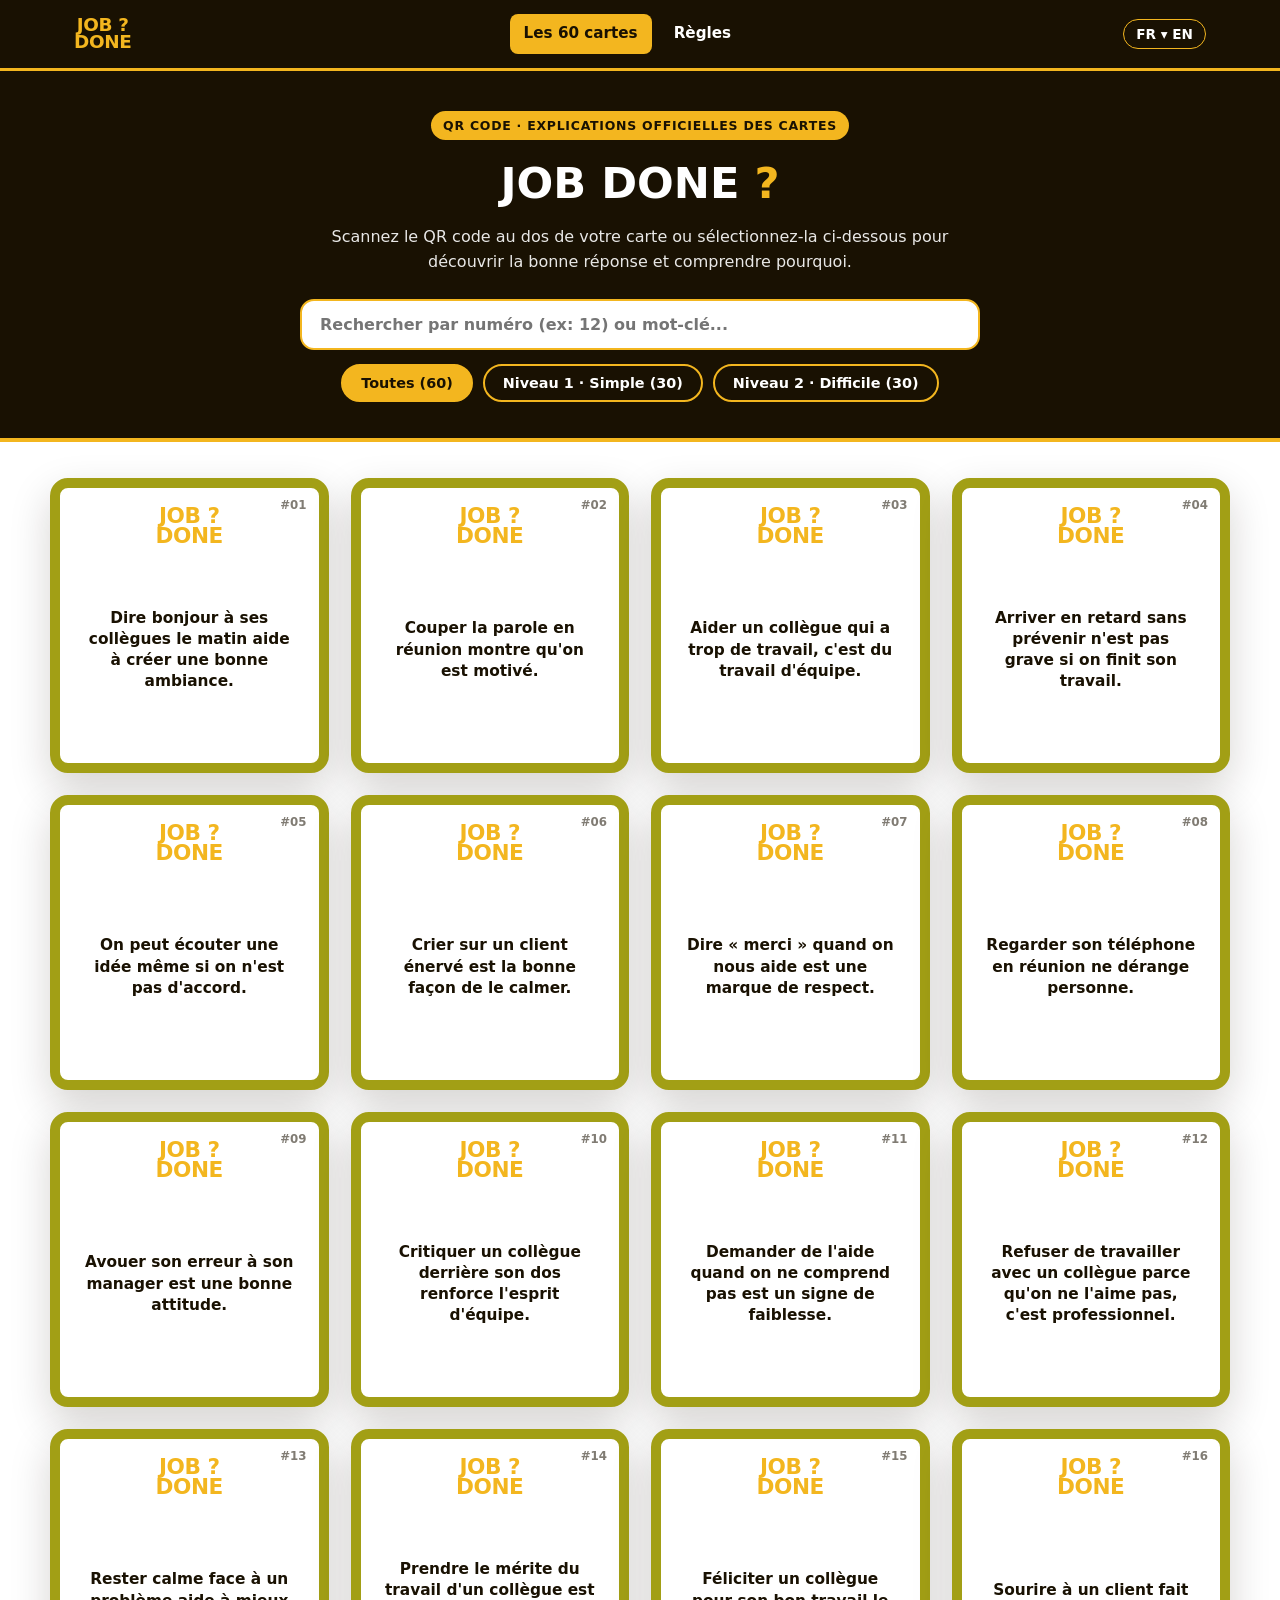
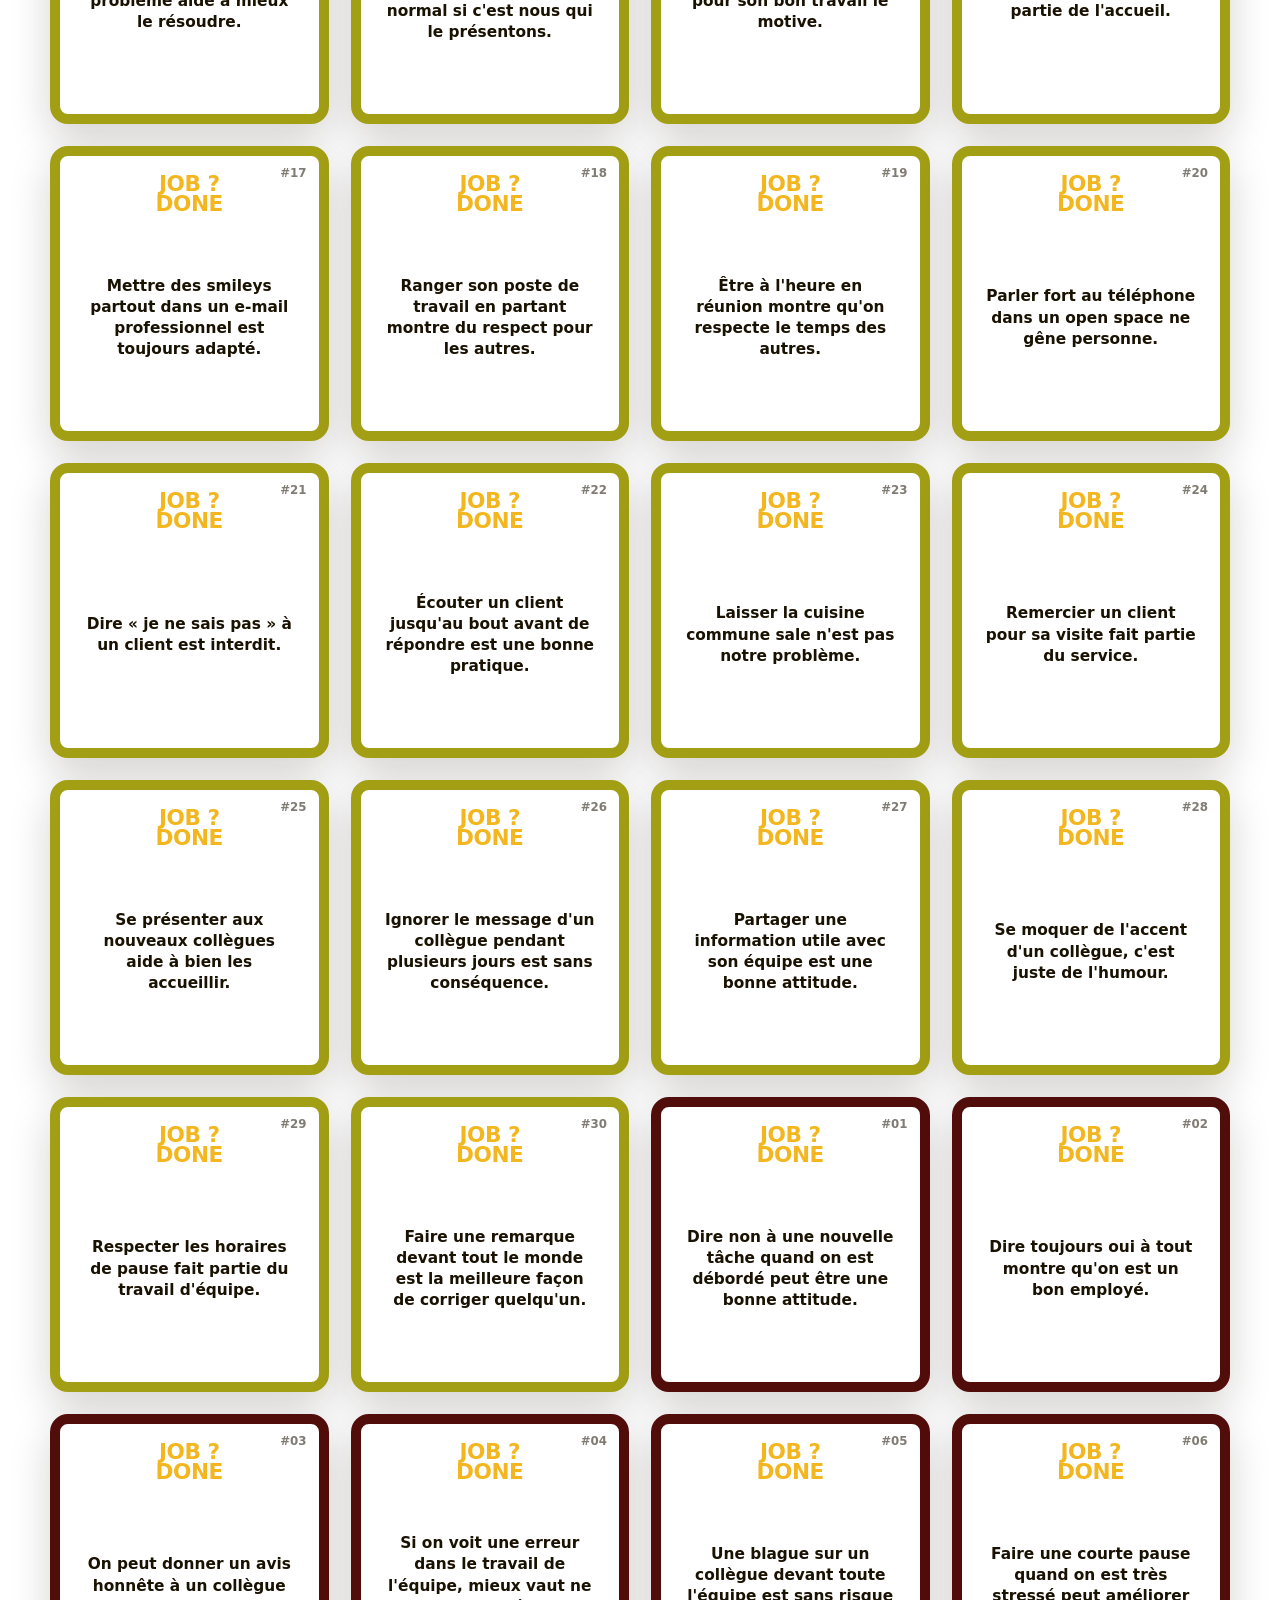
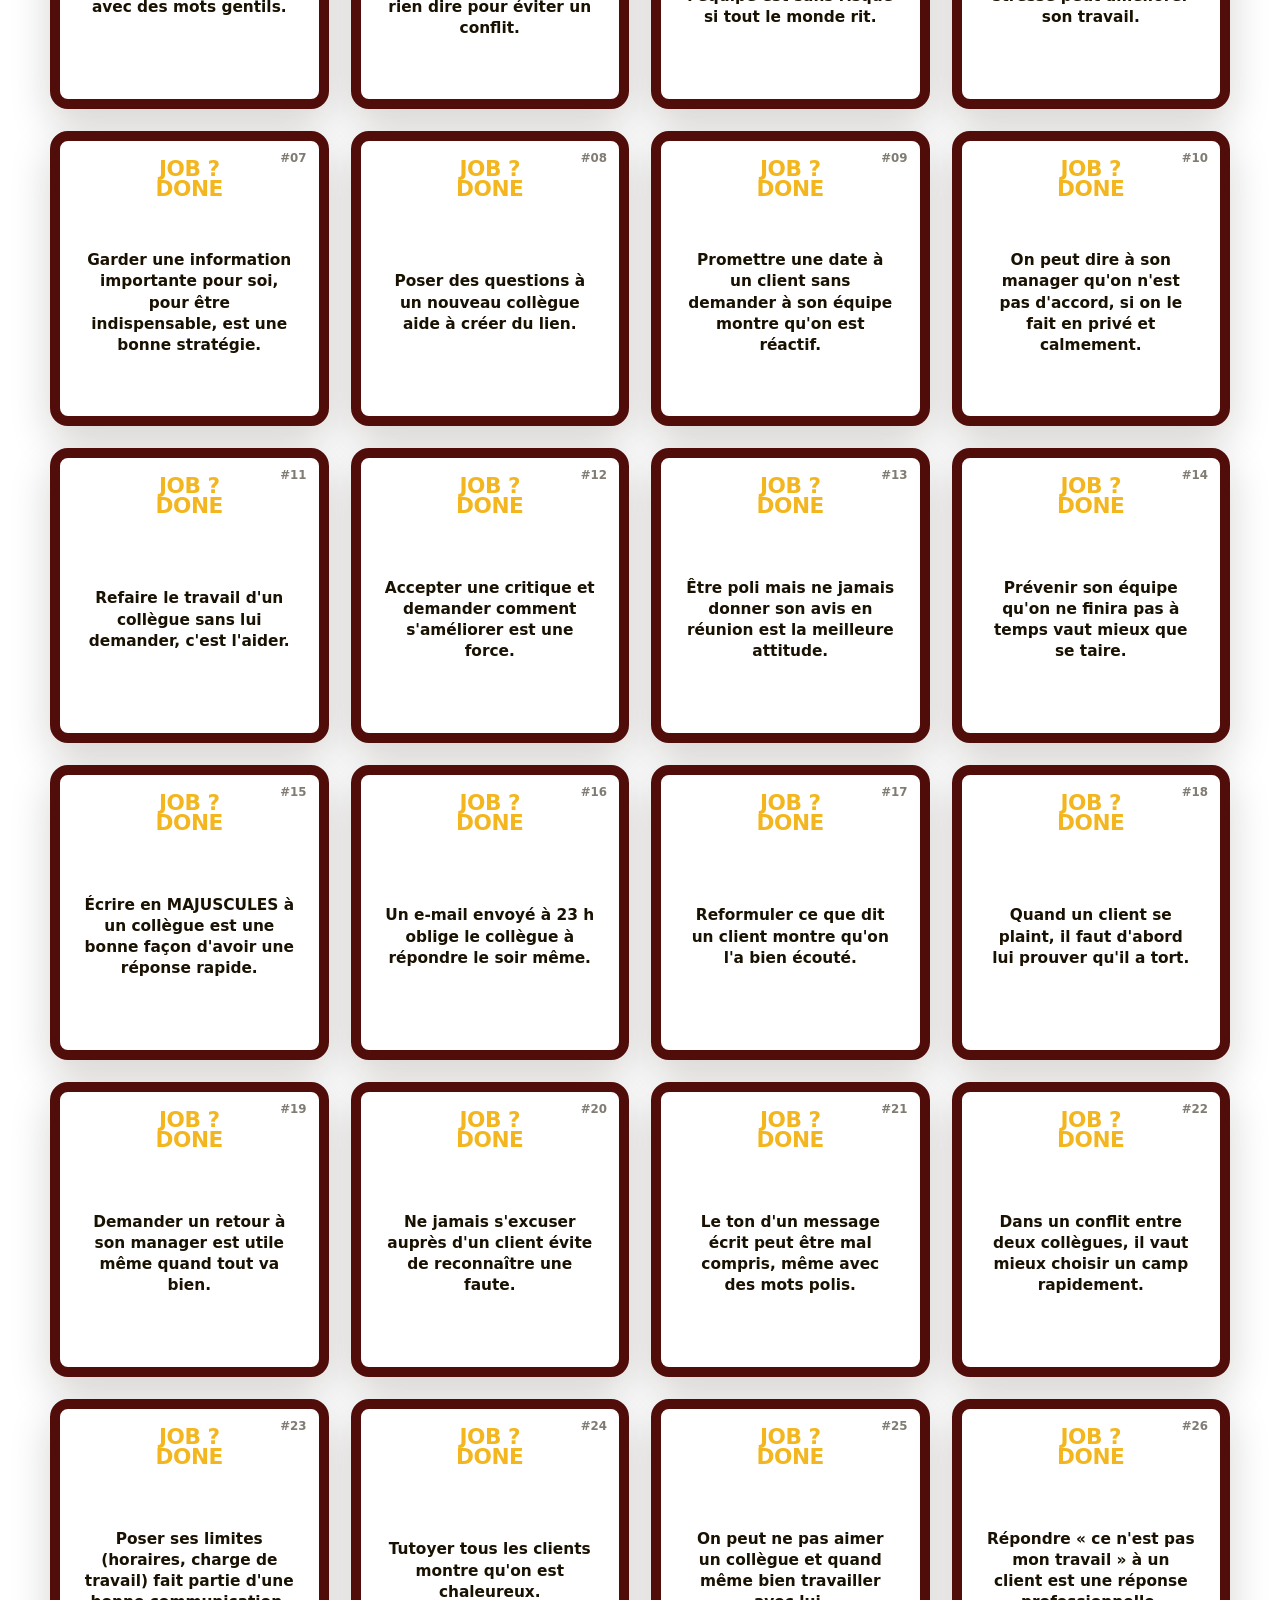
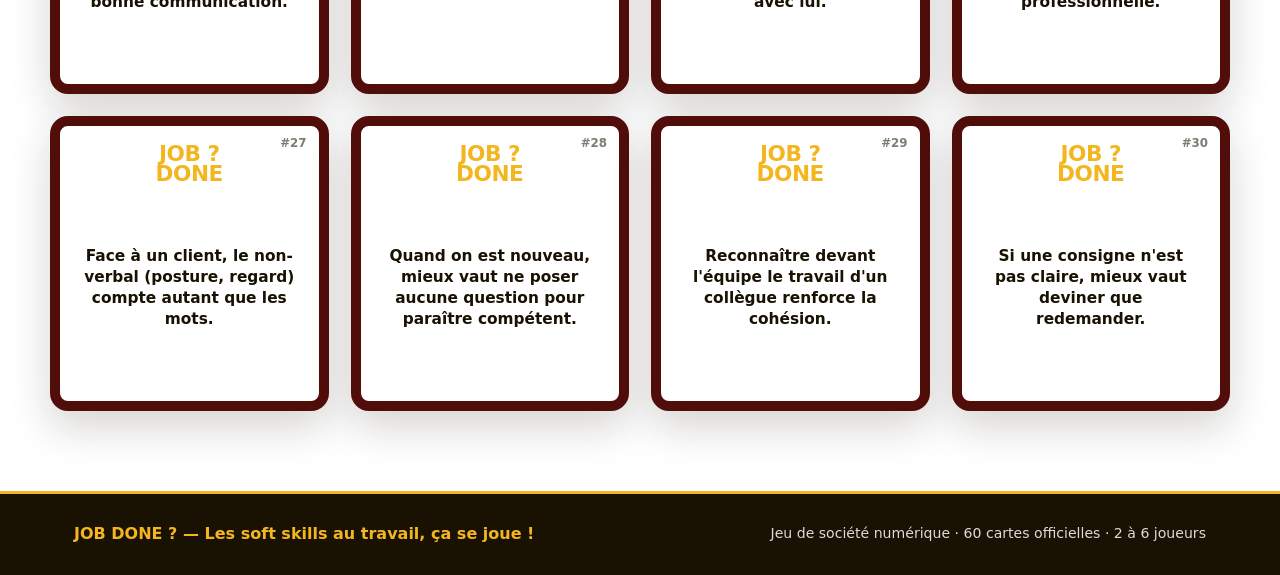
==== commit 62706f77: "Remove QR Codes from navbar and show card QR code inside card detail view" ====
--- a/index.html
+++ b/index.html
@@ -18,7 +18,6 @@
       </a>
       <nav class="navbar__links" aria-label="Navigation principale">
         <a href="index.html" class="nav-link is-active" id="navCardsLink">Les 60 cartes</a>
-        <a href="pages/qrcodes.html" class="nav-link">QR Codes (60)</a>
         <a href="pages/regles.html" class="nav-link" data-i18n="navRules">Règles</a>
       </nav>
       <div class="navbar__actions">
@@ -108,6 +107,15 @@
           </div>
 
           <div class="points-reminder" id="pointsReminder"></div>
+
+          <div class="card" style="display:flex;align-items:center;gap:18px;flex-wrap:wrap;padding:16px 20px;">
+            <img id="detailQrImg" src="" alt="QR Code de la carte" width="110" height="110" style="border:2px solid var(--color-black);border-radius:8px;background:#FFFFFF;" />
+            <div style="flex:1;min-width:180px;">
+              <div style="font-weight:900;font-size:0.98rem;margin-bottom:4px;" id="detailQrTitle">QR Code de cette carte</div>
+              <p style="font-size:0.86rem;opacity:0.8;margin-bottom:10px;" id="detailQrSub">Scannez ou téléchargez ce QR code pour le coller au dos de la carte imprimée.</p>
+              <a id="detailQrDownload" href="#" download class="btn btn--secondary btn--sm">Télécharger le QR Code (PNG)</a>
+            </div>
+          </div>
 
           <div class="detail-nav-actions">
             <button type="button" class="btn btn--secondary btn--sm" id="prevCardBtn">← Carte précédente</button>
@@ -322,6 +330,13 @@
         document.getElementById("pointsReminder").textContent =
           card.level === "simple" ? txt("pointsSimple") : txt("pointsDifficile");
 
+        const qrFile = `${card.level === "simple" ? "niveau1-simple" : "niveau2-difficile"}-${String(card.number).padStart(2, "0")}.png`;
+        const qrPath = `assets/qrcodes/${qrFile}`;
+        document.getElementById("detailQrImg").src = qrPath;
+        const dlLink = document.getElementById("detailQrDownload");
+        dlLink.href = qrPath;
+        dlLink.setAttribute("download", `job-done-qr-${qrFile}`);
+
         document.getElementById("prevCardBtn").disabled = card.id <= 1;
         document.getElementById("nextCardBtn").disabled = card.id >= QUESTIONS.length;
 
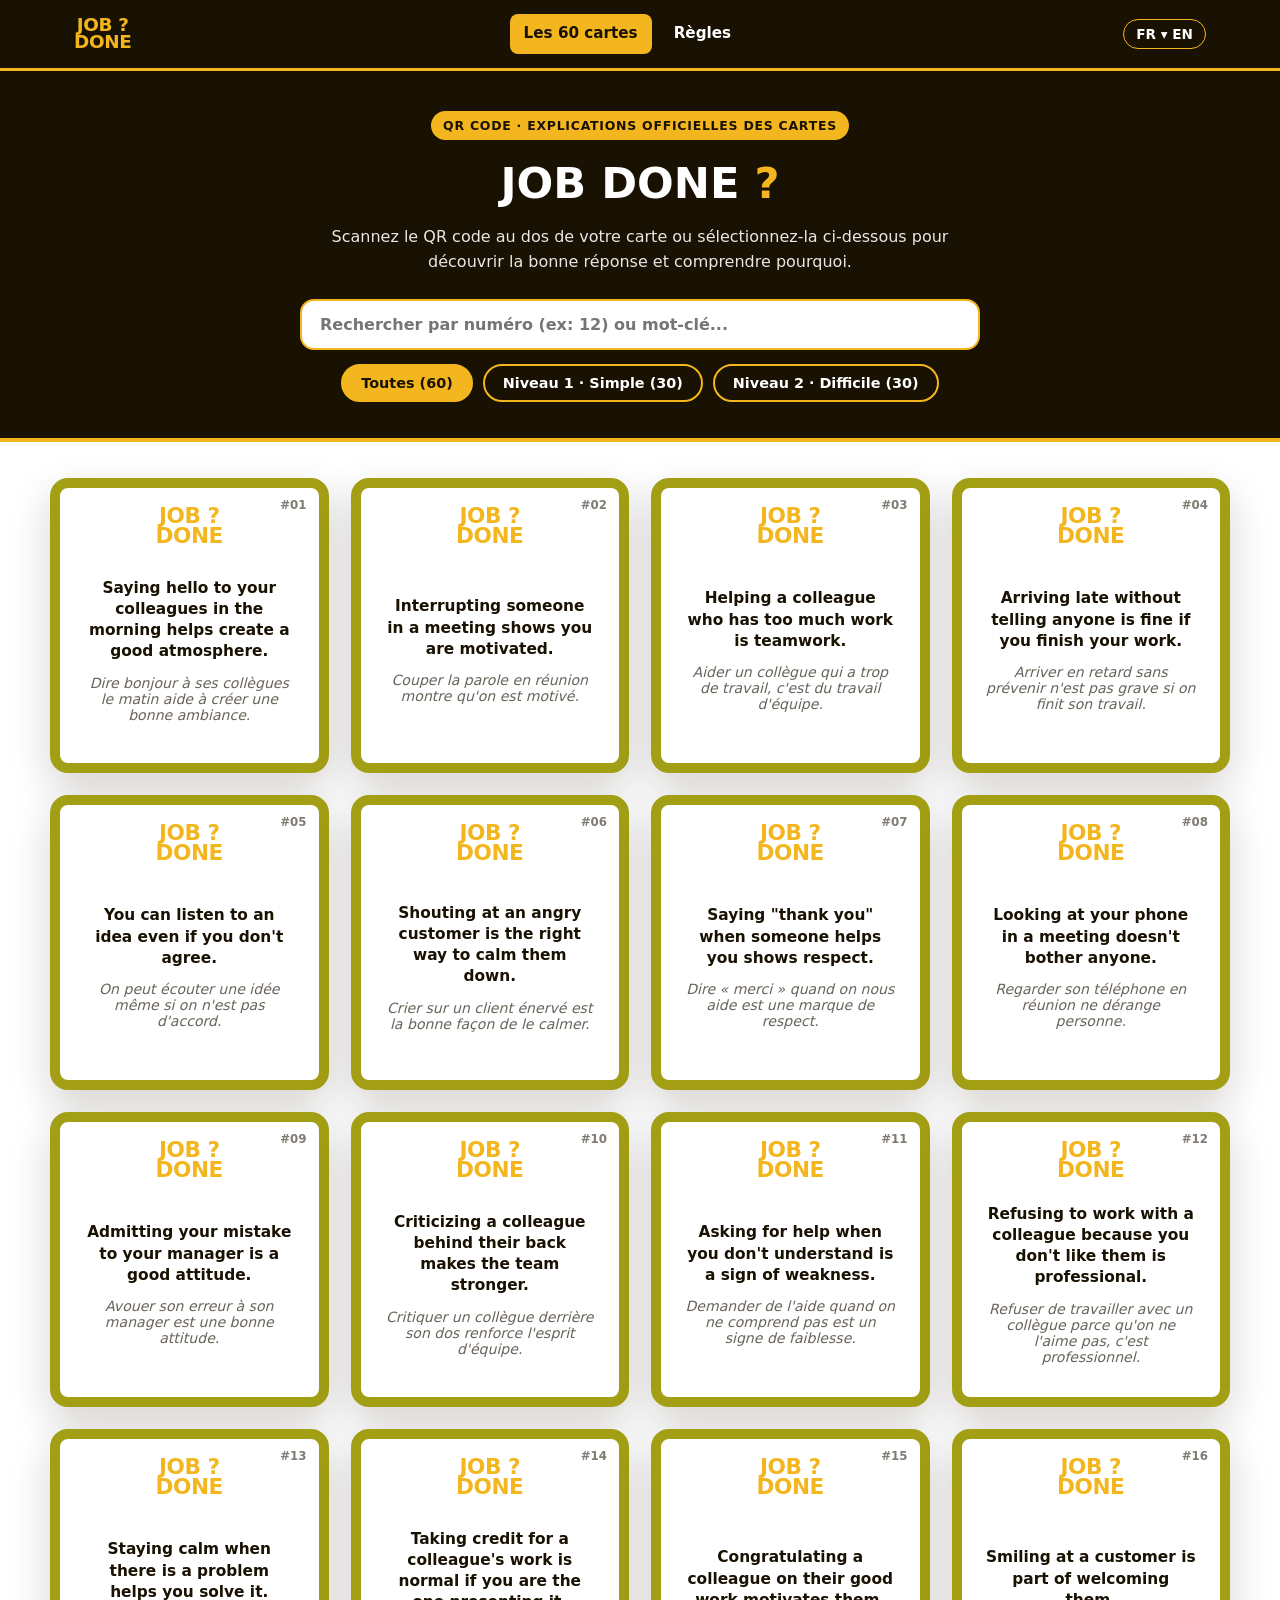
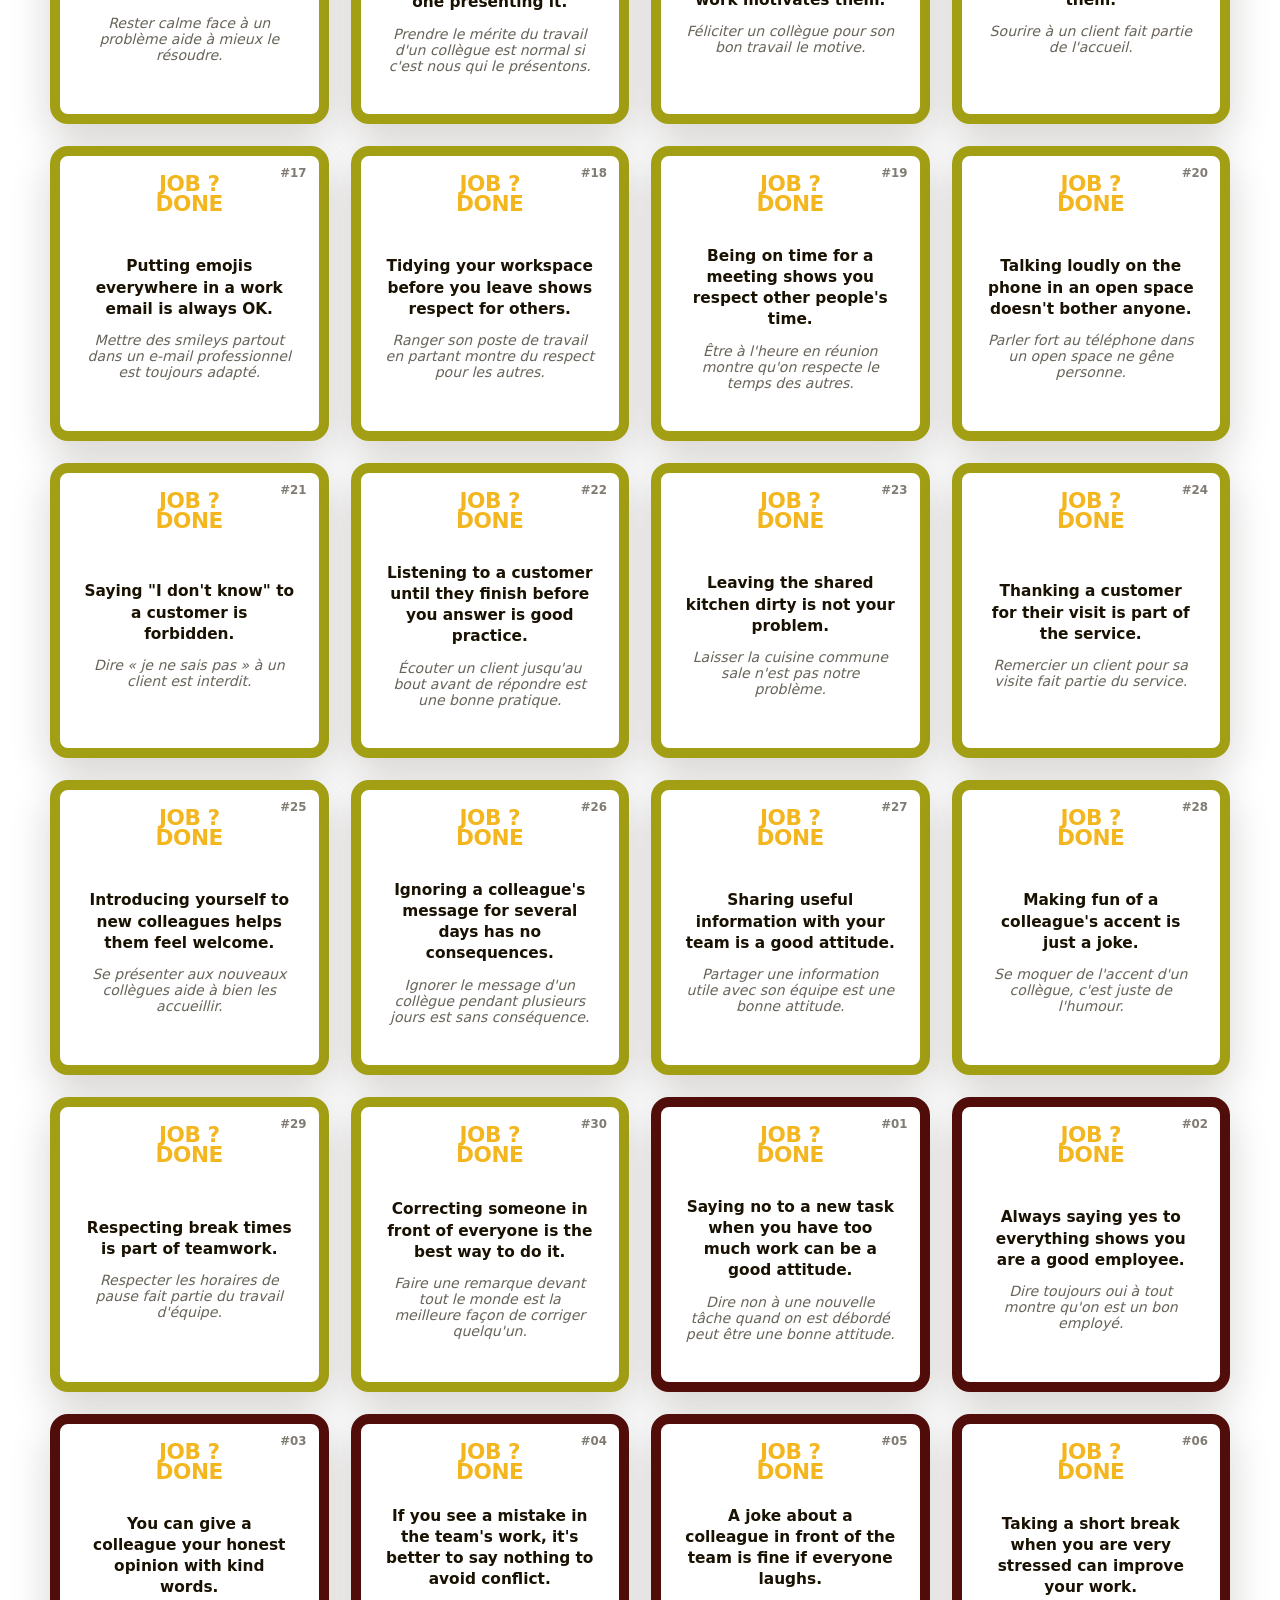
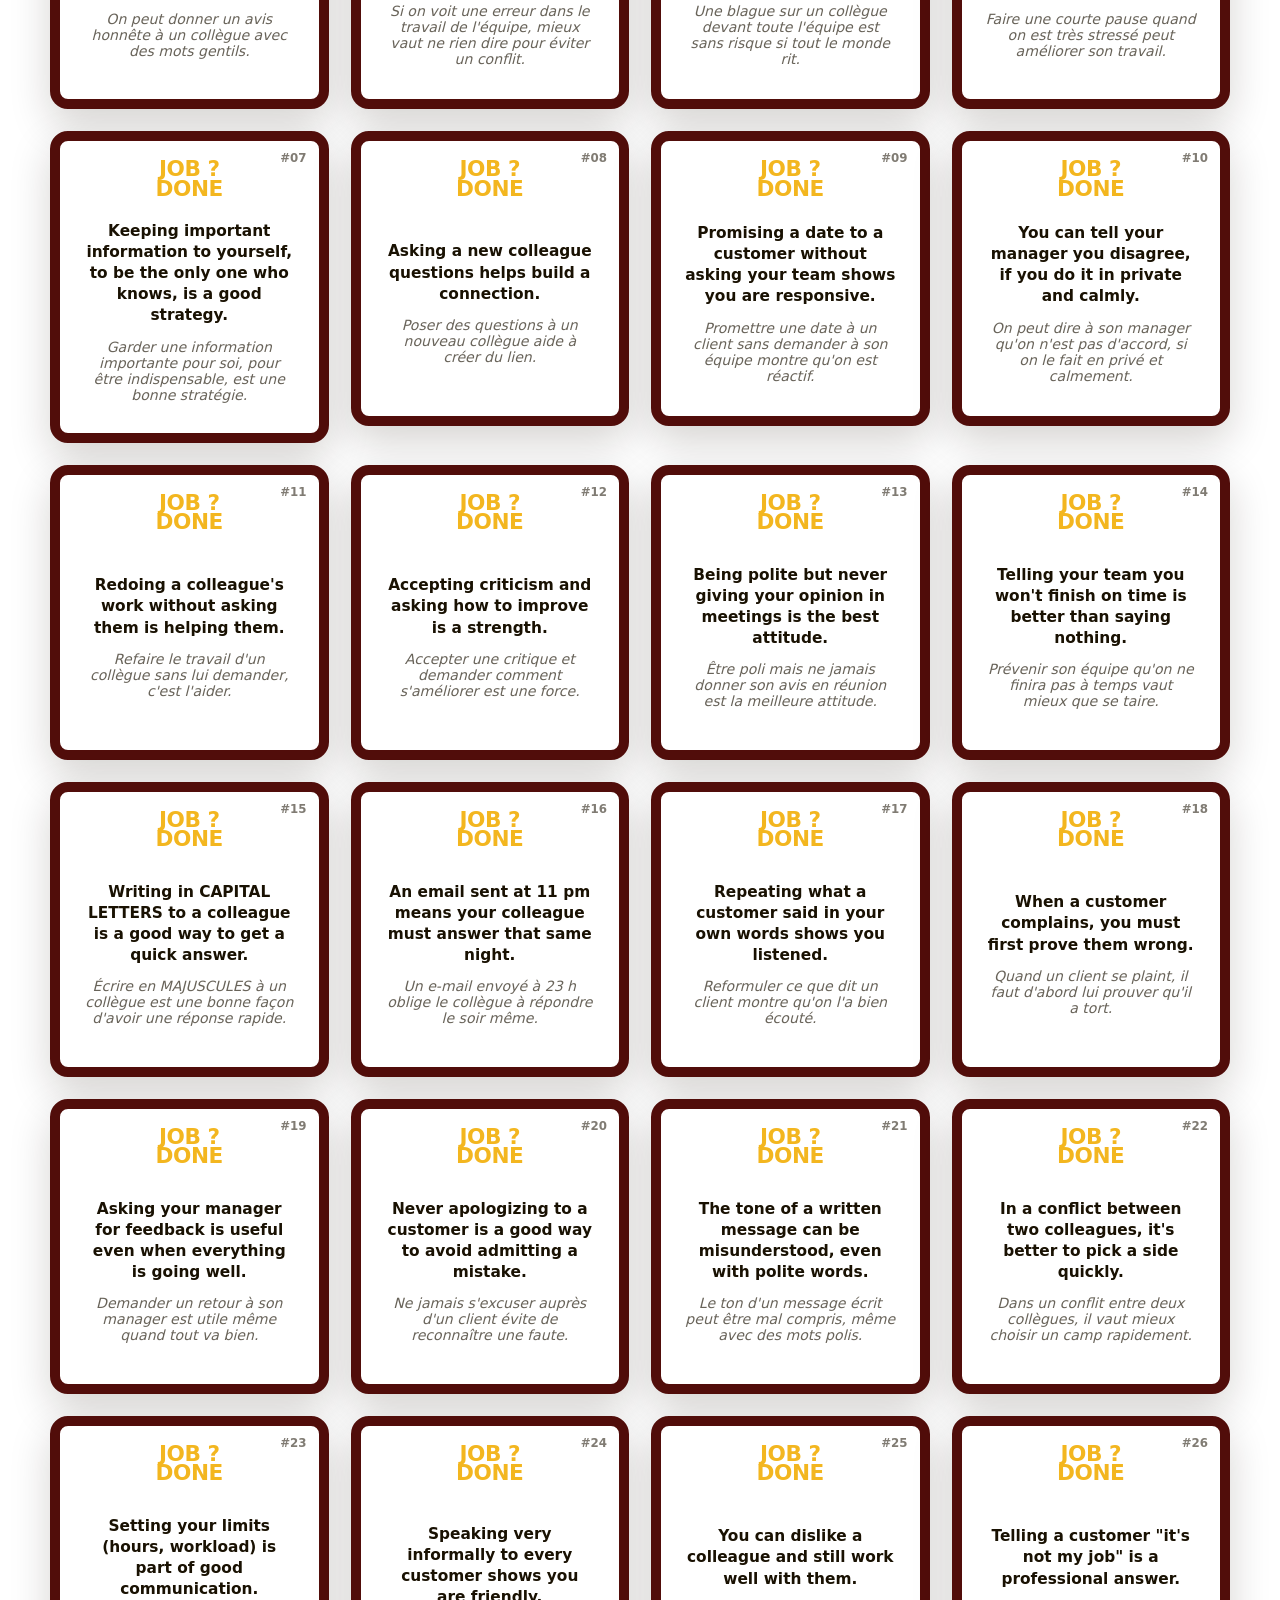
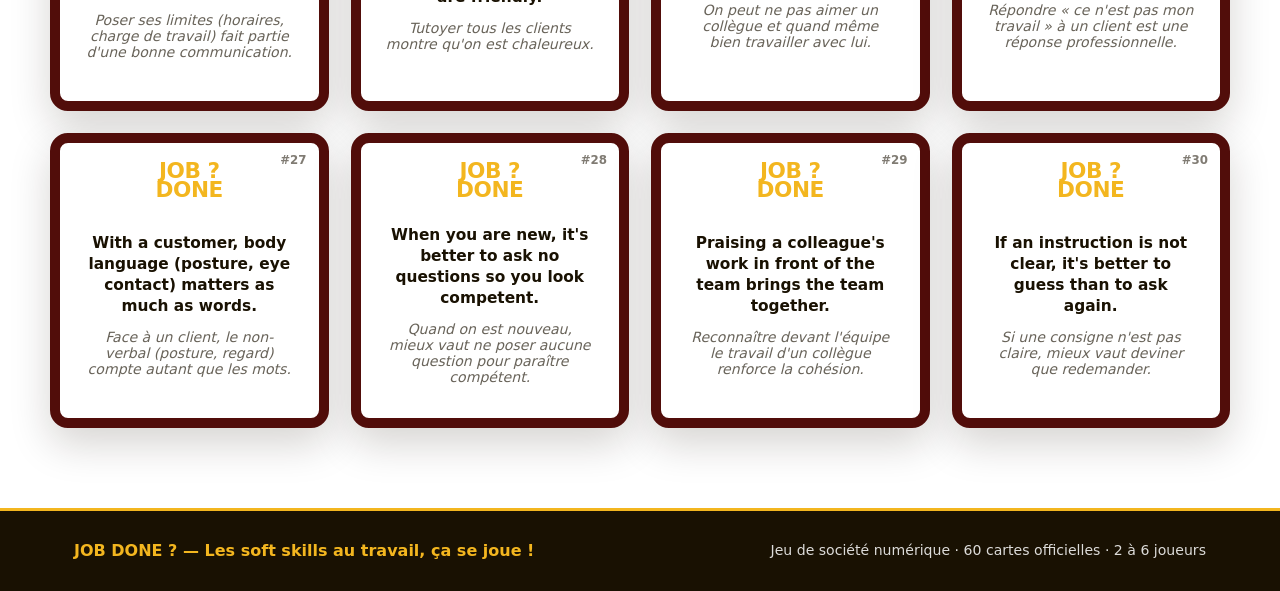
==== commit 59faff37: "Display English question first with French translation underneath on all cards" ====
--- a/index.html
+++ b/index.html
@@ -284,7 +284,8 @@
                 <span class="jd-card__logo-line">DONE</span>
               </div>
               <div class="jd-card__body">
-                <p class="jd-card__statement">${App.escapeHtml(card.question[lang])}</p>
+                <p class="jd-card__statement">${App.escapeHtml(card.question.en)}</p>
+                <p class="jd-card__sub">${App.escapeHtml(card.question.fr)}</p>
               </div>
             </article>
           `;
@@ -317,8 +318,8 @@
         void cardEl.offsetWidth;
         cardEl.classList.add(card.level === "simple" ? "jd-card--simple" : "jd-card--difficile", "anim-pop");
 
-        document.getElementById("detailStatement").textContent = card.question[lang];
-        document.getElementById("detailSubStatement").textContent = card.question[otherLang];
+        document.getElementById("detailStatement").textContent = card.question.en;
+        document.getElementById("detailSubStatement").textContent = card.question.fr;
         document.getElementById("detailCardFooter").textContent = card.answer ? txt("trueDot") : txt("falseDot");
 
         const verdict = document.getElementById("answerVerdict");
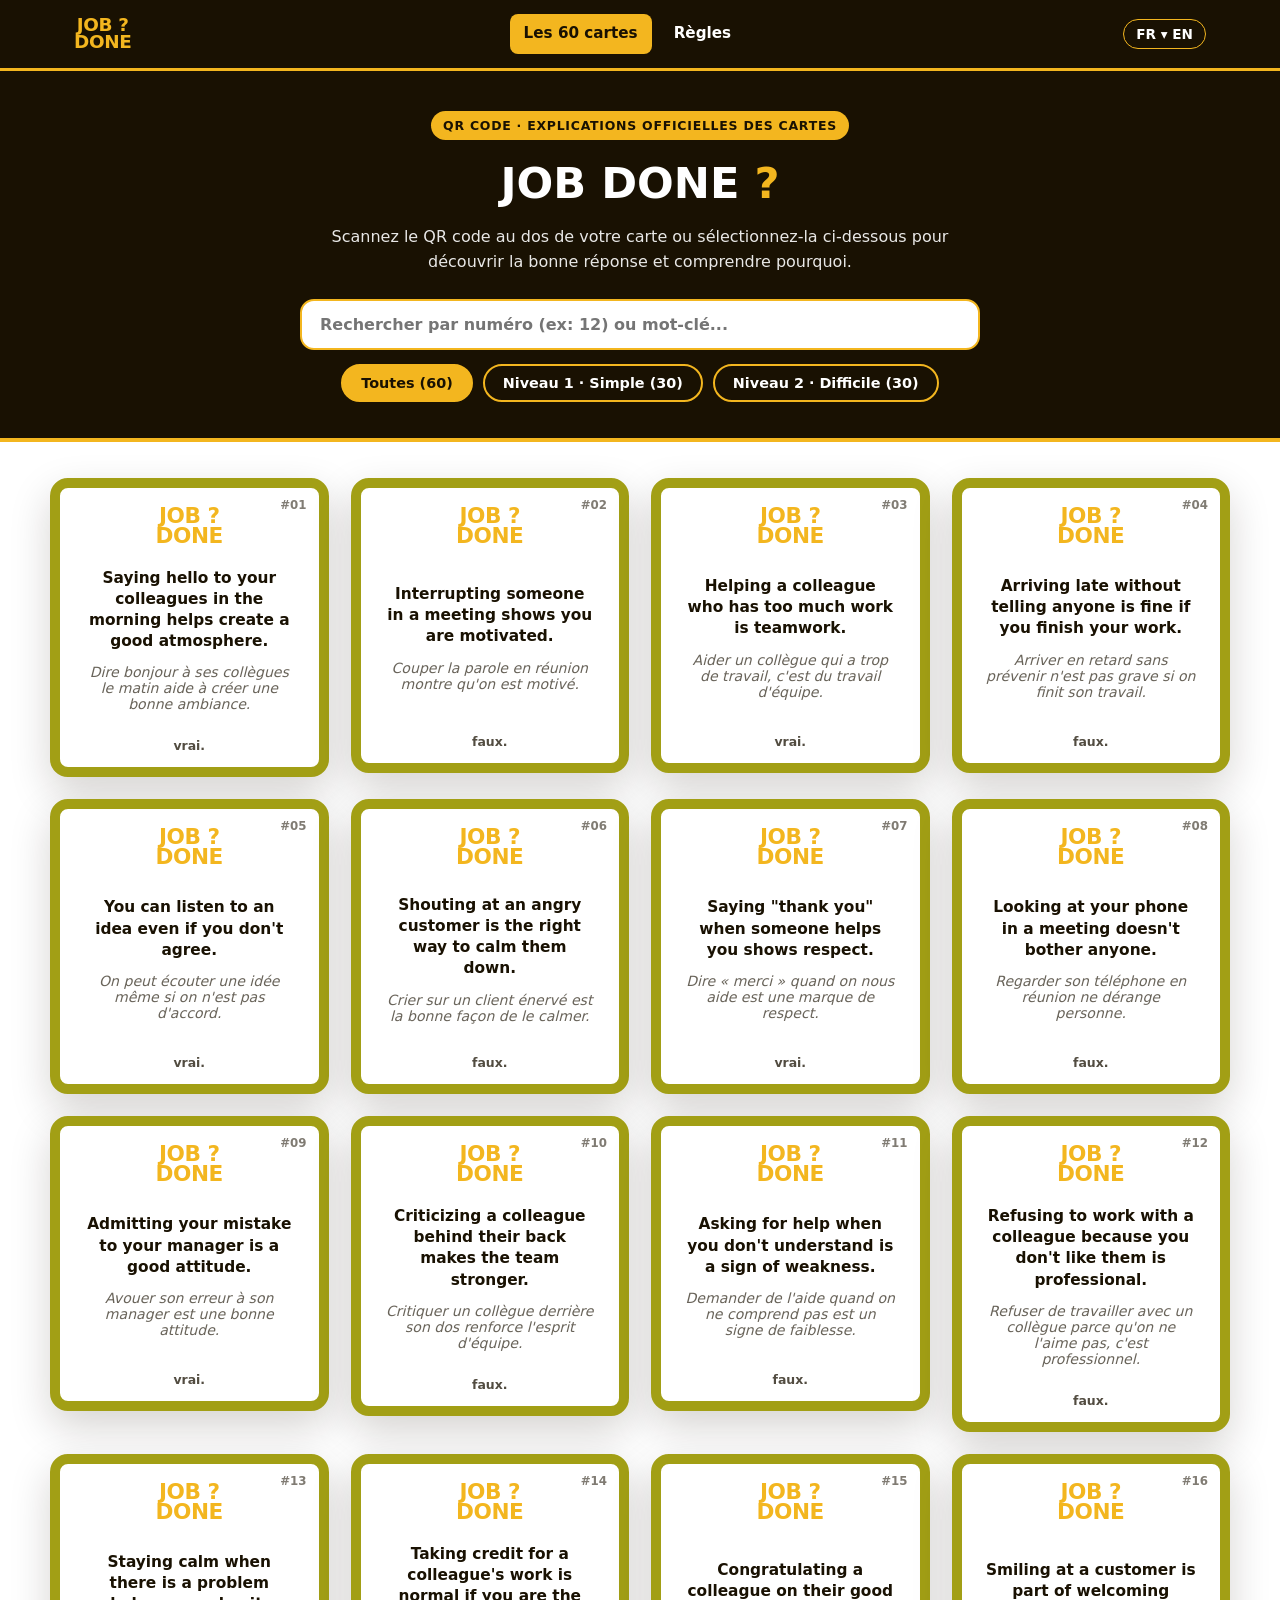
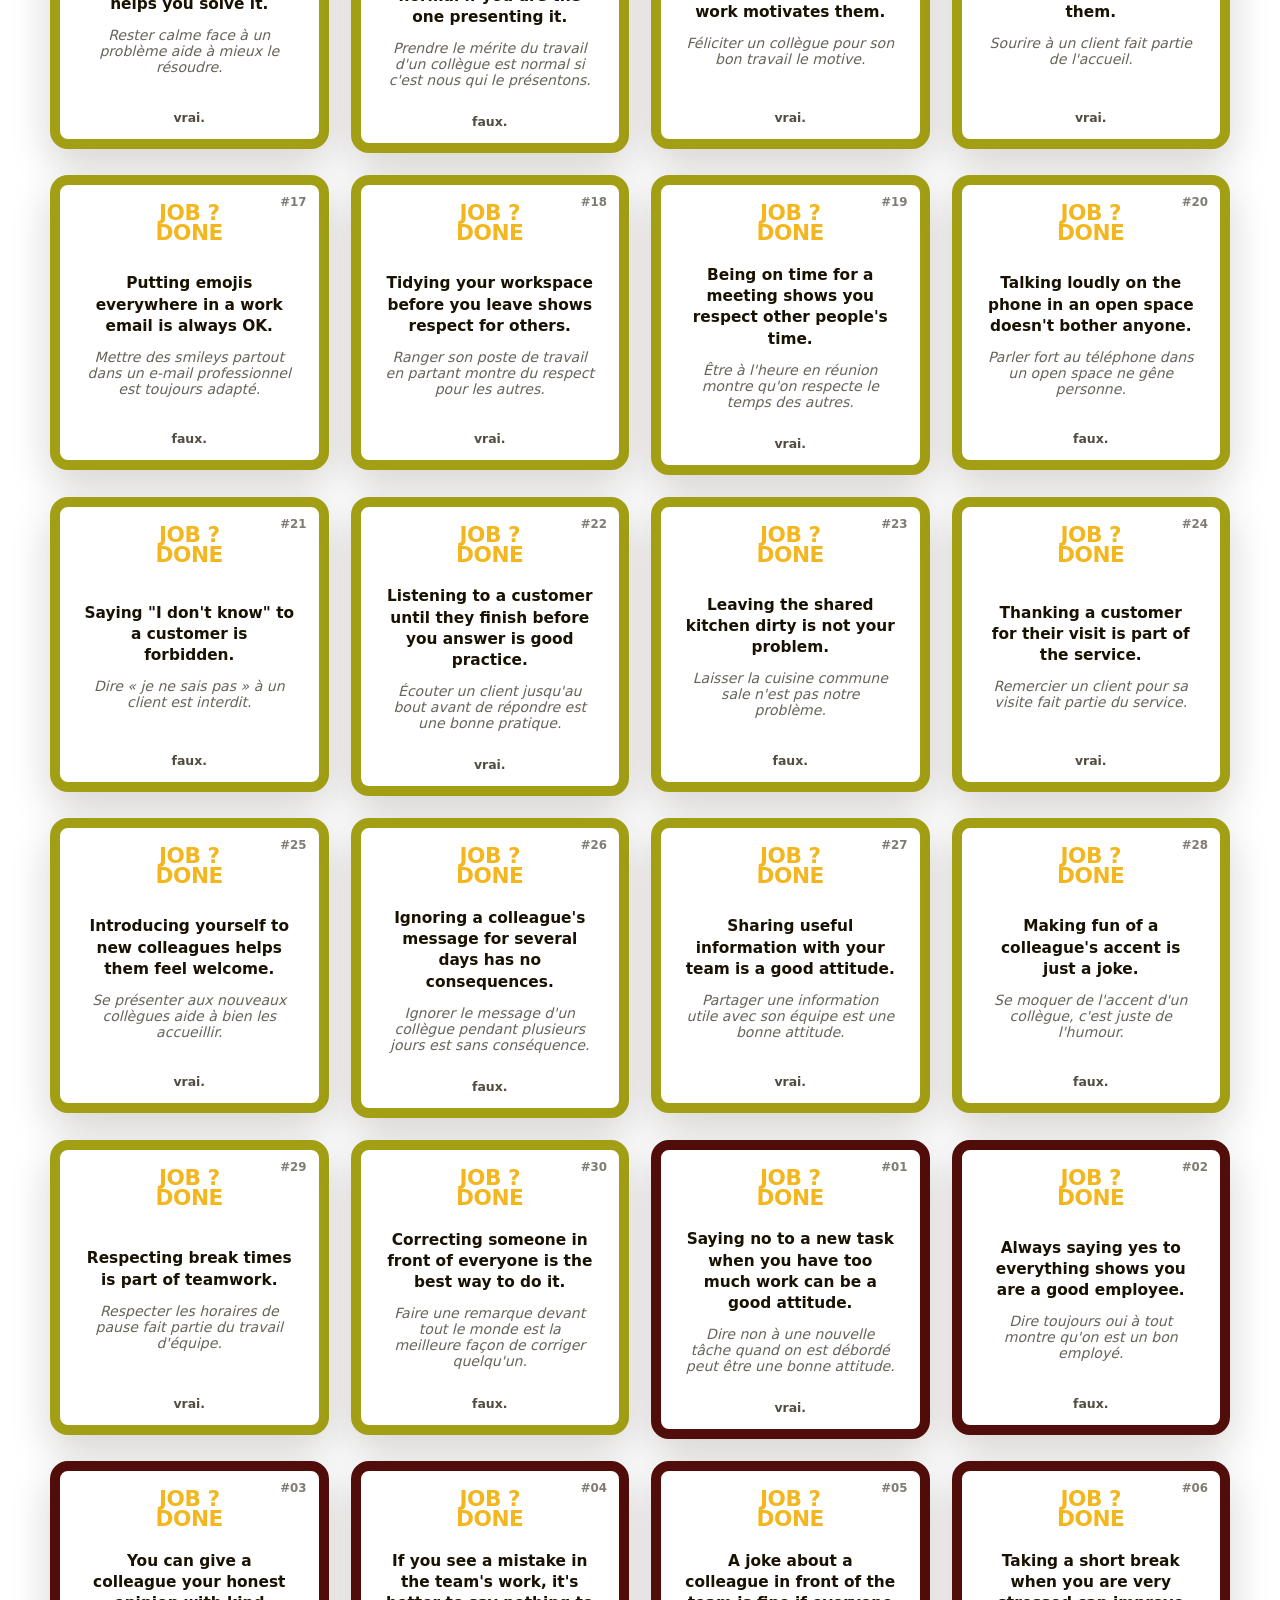
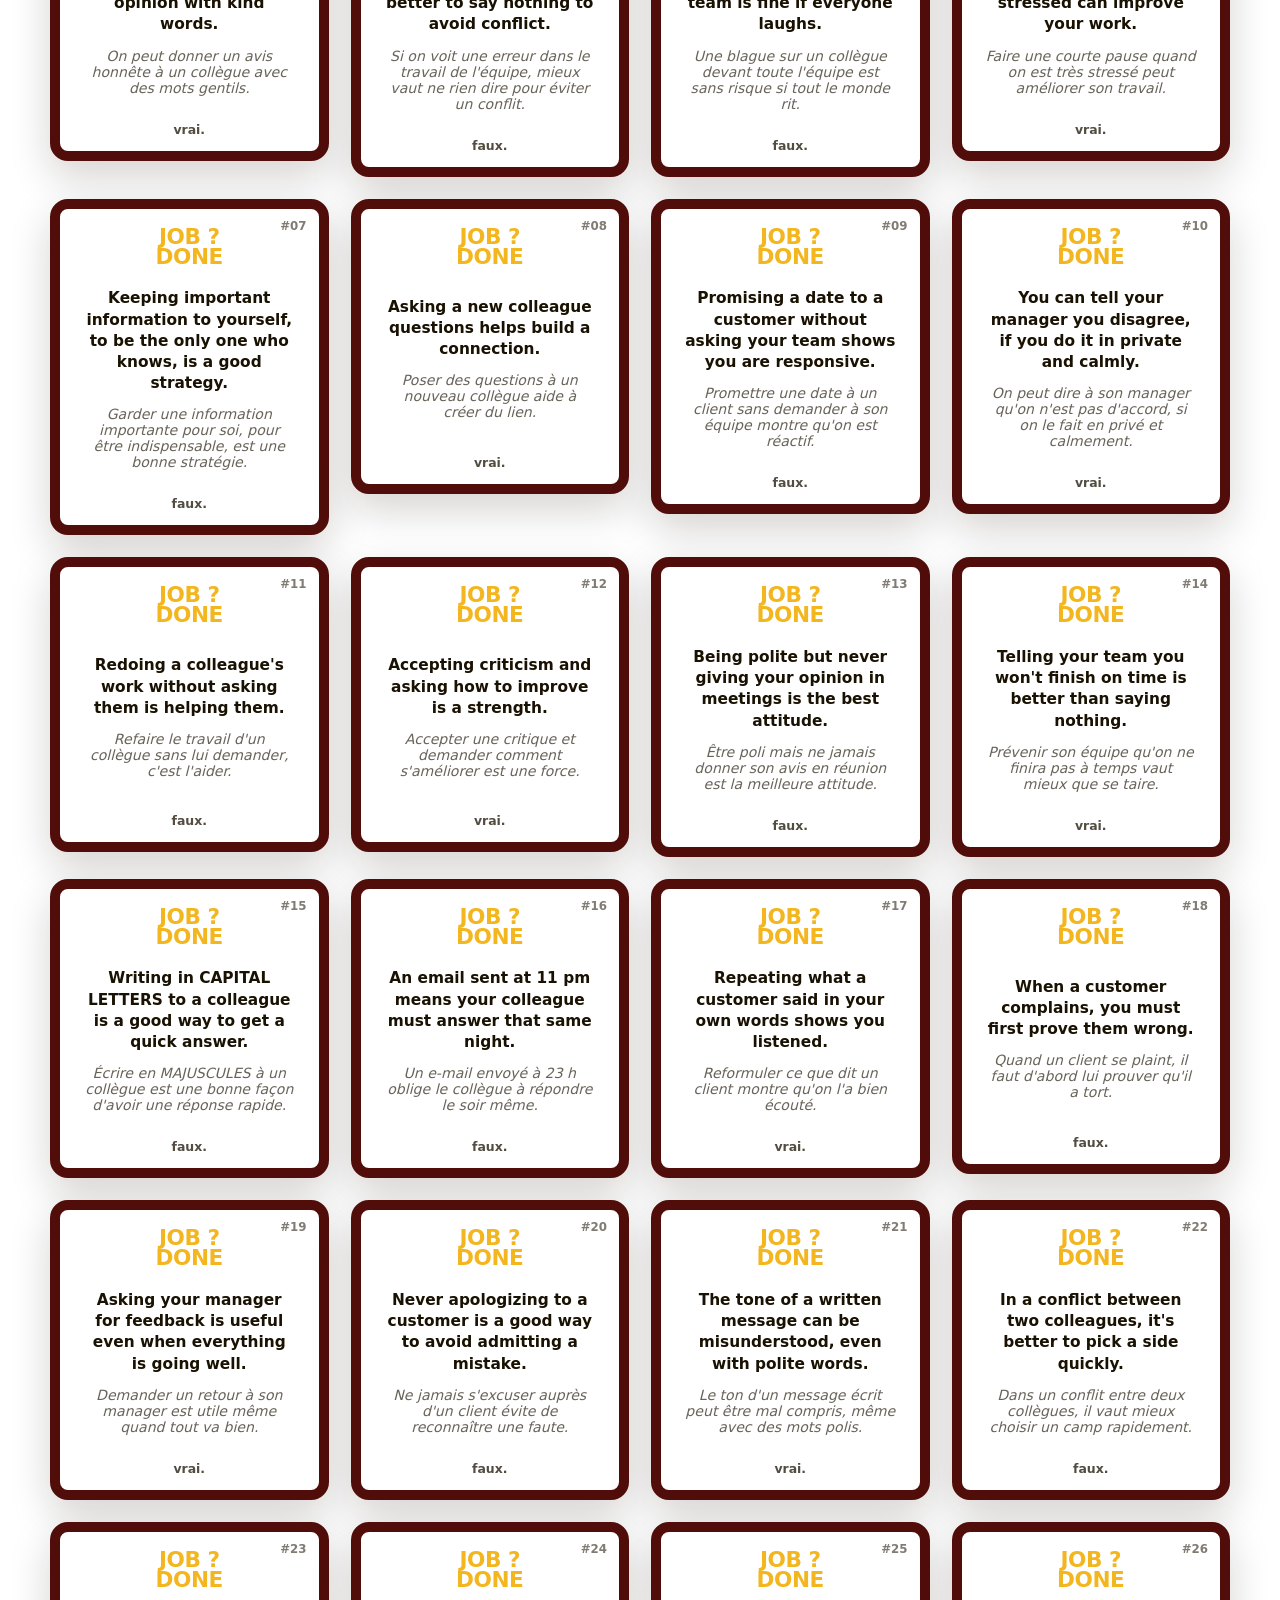
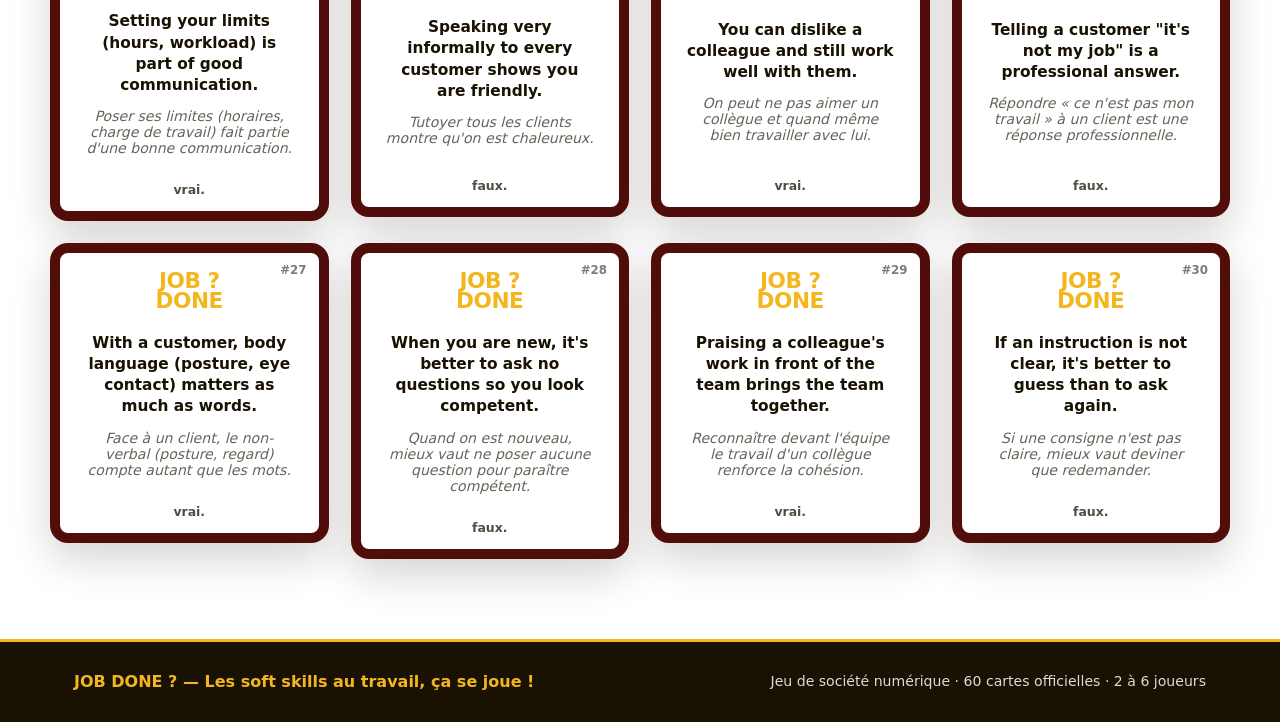
==== commit 7439e400: "Restore answer label at the bottom of each card" ====
--- a/index.html
+++ b/index.html
@@ -287,6 +287,7 @@
                 <p class="jd-card__statement">${App.escapeHtml(card.question.en)}</p>
                 <p class="jd-card__sub">${App.escapeHtml(card.question.fr)}</p>
               </div>
+              <div class="jd-card__footer">${card.answer ? txt("trueDot") : txt("falseDot")}</div>
             </article>
           `;
           btn.addEventListener("click", () => openCardDetail(card.id, true));
